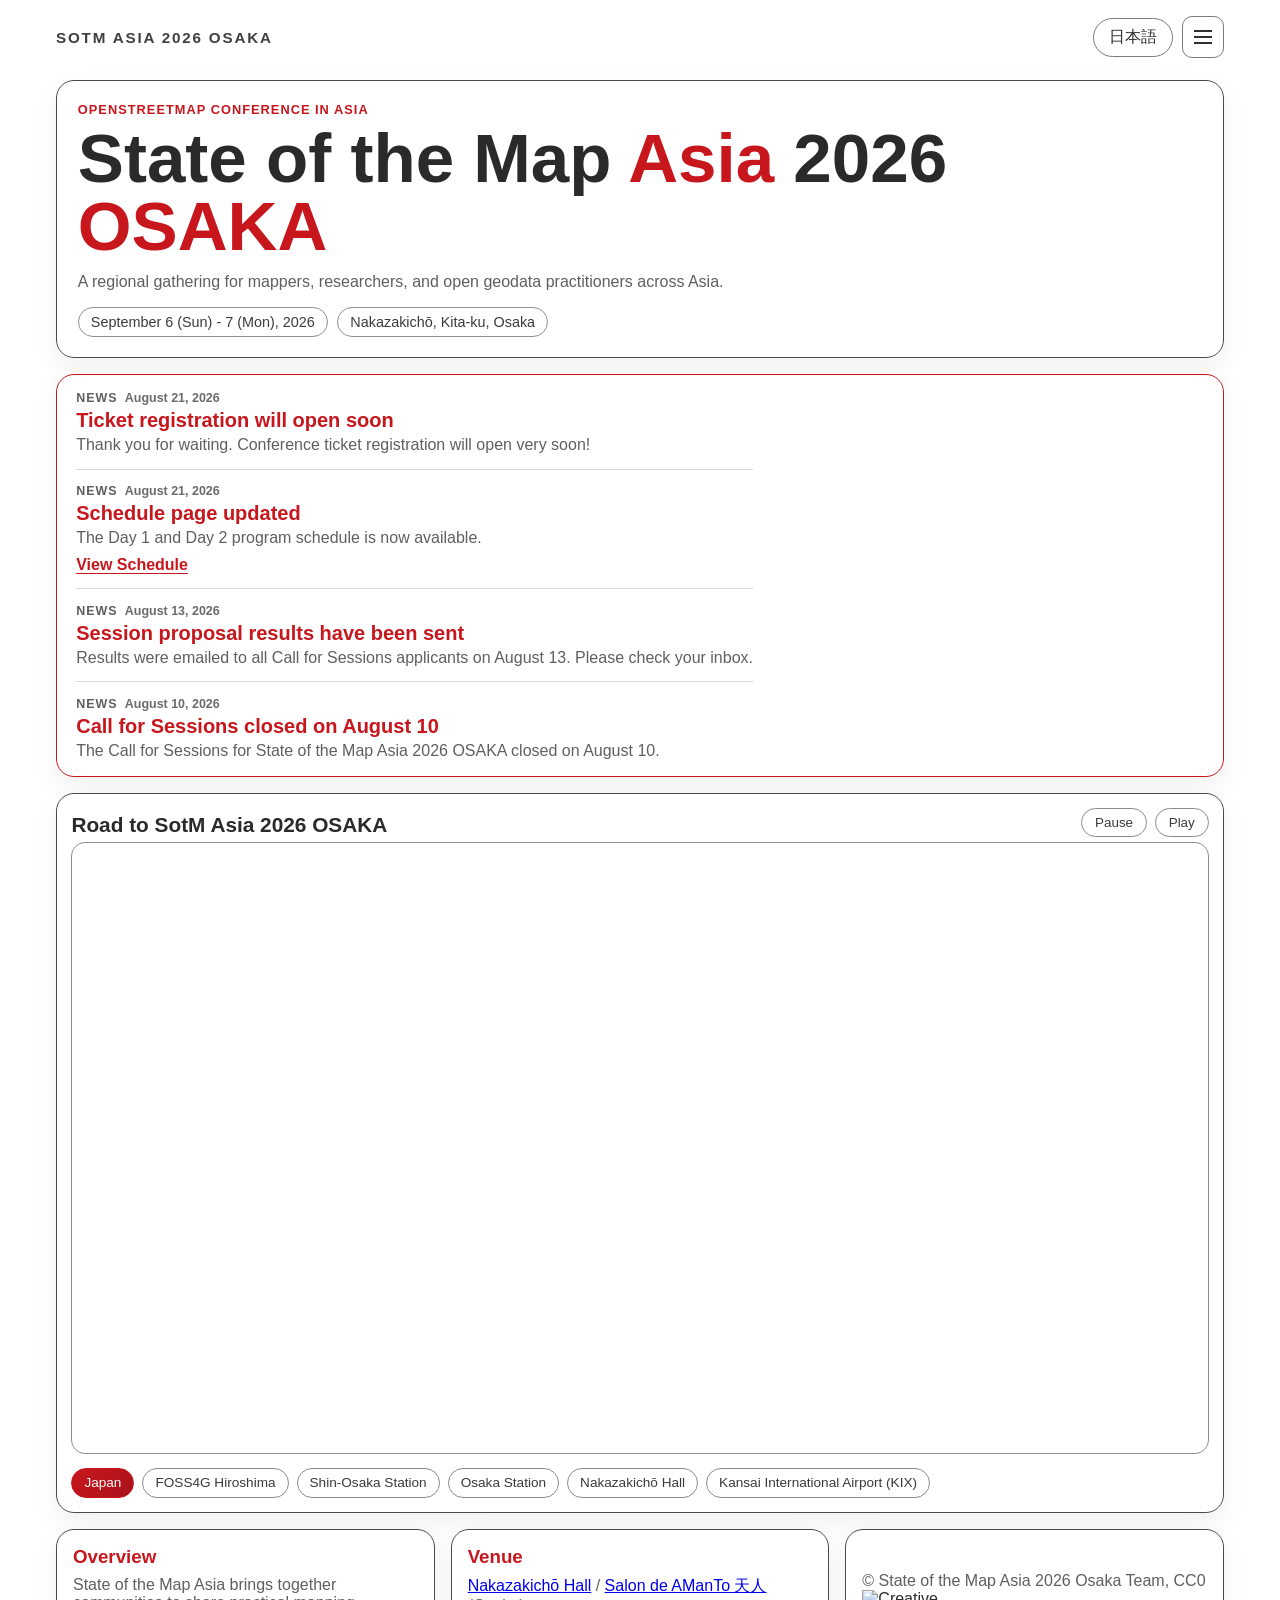
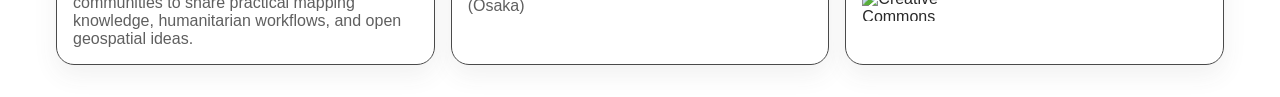
==== index.html @ 09a966f2 "Link site brand to home" ====
<!doctype html>
<html lang="en">
<head>
  <meta charset="utf-8" />
  <meta name="viewport" content="width=device-width, initial-scale=1" />
  <title>State of the Map Asia 2026 Osaka</title>
  <meta name="description" content="State of the Map Asia 2026 Osaka" />
  <meta property="og:title" content="State of the Map Asia 2026 Osaka" />
  <meta property="og:description" content="OpenStreetMap conference in Asia, planned in Osaka" />
  <meta property="og:type" content="website" />
  <meta property="og:image" content="assets/SotMAsia2026Osaka_Thumnail.jpg" />
  <link href="https://unpkg.com/maplibre-gl@5.6.2/dist/maplibre-gl.css" rel="stylesheet" />
  <link rel="stylesheet" href="styles.css" />
</head>
<body>
  <div class="bg-glow"></div>

  <header class="topbar">
    <a class="brand" href="index.html" aria-label="Go to home">SotM Asia 2026 Osaka</a>
    <div class="top-actions">
      <button id="lang-toggle" class="lang-toggle" type="button" aria-label="Switch language">日本語</button>
      <button id="menu-toggle" class="menu-toggle" type="button" aria-label="Open menu" aria-expanded="false" aria-controls="site-menu">
        <span></span><span></span><span></span>
      </button>
    </div>
  </header>

  <nav id="site-menu" class="site-menu" aria-hidden="true">
    <a href="index.html" class="active">HOME</a>
    <a href="about.html">About SotM Asia</a>
    <a href="news.html">News</a>
    <a href="venue.html">Venue</a>
    <a href="schedule.html">Schedule</a>
  </nav>

  <main class="layout">
    <section class="intro panel">
      <p class="eyebrow" data-i18n="eyebrow">OpenStreetMap Conference in Asia</p>
      <h1 data-i18n="hero_title">State of the Map Asia 2026 Osaka</h1>
      <p class="lead" data-i18n="hero_lead">A regional gathering for mappers, researchers, and open geodata practitioners across Asia.</p>
      <div class="meta-row">
        <span data-i18n="hero_date">September 6 (Sun) - 7 (Mon), 2026</span>
        <span data-i18n="hero_location">Nakazakichō, Kita-ku, Osaka</span>
      </div>
    </section>

    <section class="news-alert panel">
      <div class="news-list">
        <article class="news-item">
          <div class="news-meta">
            <p class="news-kicker" data-i18n="news_kicker_4">News</p>
            <time datetime="2026-08-21" data-i18n="news_date_4">August 21, 2026</time>
          </div>
          <h2 data-i18n="news_title_4">Ticket registration will open soon</h2>
          <p data-i18n="news_body_4">Thank you for waiting. Conference ticket registration will open very soon!</p>
        </article>
        <article class="news-item">
          <div class="news-meta">
            <p class="news-kicker" data-i18n="news_kicker_3">News</p>
            <time datetime="2026-08-21" data-i18n="news_date_3">August 21, 2026</time>
          </div>
          <h2 data-i18n="news_title_3">Schedule page updated</h2>
          <p data-i18n="news_body_3">The Day 1 and Day 2 program schedule is now available.</p>
          <a class="news-link" href="schedule.html" data-i18n="news_schedule_link">View Schedule</a>
        </article>
        <article class="news-item">
          <div class="news-meta">
            <p class="news-kicker" data-i18n="news_kicker_2">News</p>
            <time datetime="2026-08-13" data-i18n="news_date_2">August 13, 2026</time>
          </div>
          <h2 data-i18n="news_title_2">Session proposal results have been sent</h2>
          <p data-i18n="news_body_2">Results were emailed to all Call for Sessions applicants on August 13. Please check your inbox.</p>
        </article>
        <article class="news-item">
          <div class="news-meta">
            <p class="news-kicker" data-i18n="news_kicker">News</p>
            <time datetime="2026-08-10" data-i18n="news_date">August 10, 2026</time>
          </div>
          <h2 data-i18n="news_title">Call for Sessions closed on August 10</h2>
          <p data-i18n="news_body">The Call for Sessions for State of the Map Asia 2026 OSAKA closed on August 10.</p>
        </article>
      </div>
      <a class="news-cta is-hidden" href="https://forms.gle/gbJH8WEcN8nkHTJQ9" target="_blank" rel="noopener noreferrer" data-i18n="news_cta">View Form</a>
    </section>

    <section class="map-panel panel">
      <div class="map-head">
        <div class="map-head-row">
          <h2 data-i18n="map_title">3D Map Story</h2>
          <div class="story-controls">
            <button id="story-pause" class="story-btn" type="button">Pause</button>
            <button id="story-play" class="story-btn" type="button">Play</button>
          </div>
        </div>
      </div>
      <div id="map" aria-label="Map showing Osaka area and key points"></div>
      <div class="poi-bar" id="poi-bar" aria-live="polite"></div>
    </section>

    <section class="info-grid">
      <article class="panel">
        <h3 data-i18n="overview_title">Overview</h3>
        <p data-i18n="overview_body">State of the Map Asia brings together communities to share practical mapping knowledge, humanitarian workflows, and open geospatial ideas.</p>
      </article>
      <article class="panel">
        <h3 data-i18n="venue_title">Venue</h3>
        <p data-i18n="venue_body">Nakazakichō Hall / Salon de AManTo 天人 (Osaka)</p>
      </article>
      <article class="panel license-panel">
        <p class="license" data-i18n="footer_copy">© State of the Map Asia 2026 Osaka Team, CC0</p>
        <img class="cc0-mark" src="https://licensebuttons.net/p/zero/1.0/88x31.png" alt="Creative Commons CC0" width="88" height="31" loading="lazy" />
      </article>
    </section>
  </main>

  <script src="https://unpkg.com/maplibre-gl@5.6.2/dist/maplibre-gl.js"></script>
  <script>
    (function () {
      const dict = {
        en: {
          html_lang: 'en',
          toggle_label: '日本語',
          description: 'State of the Map Asia 2026 Osaka',
          og_description: 'OpenStreetMap conference in Asia, planned in Osaka',
          eyebrow: 'OpenStreetMap Conference in Asia',
          hero_title: 'State of the Map Asia 2026 OSAKA',
          hero_lead: 'A regional gathering for mappers, researchers, and open geodata practitioners across Asia.',
          hero_date: 'September 6 (Sun) - 7 (Mon), 2026',
          hero_location: 'Nakazakichō, Kita-ku, Osaka',
          map_title: 'Road to SotM Asia 2026 OSAKA',
          map_subtitle: 'See you soon at Nakazakichō, OSAKA!',
          pause_label: 'Pause',
          play_label: 'Play',
          news_kicker: 'News',
          news_date: 'August 10, 2026',
          news_title: 'Call for Sessions closed on August 10',
          news_body: 'The Call for Sessions for State of the Map Asia 2026 OSAKA closed on August 10.',
          news_kicker_2: 'News',
          news_date_2: 'August 13, 2026',
          news_title_2: 'Session proposal results have been sent',
          news_body_2: 'Results were emailed to all Call for Sessions applicants on August 13. Please check your inbox.',
          news_kicker_3: 'News',
          news_date_3: 'August 21, 2026',
          news_title_3: 'Schedule page updated',
          news_body_3: 'The Day 1 and Day 2 program schedule is now available.',
          news_schedule_link: 'View Schedule',
          news_kicker_4: 'News',
          news_date_4: 'August 21, 2026',
          news_title_4: 'Ticket registration will open soon',
          news_body_4: 'Thank you for waiting. Conference ticket registration will open very soon!',
          news_cta: 'View Form',
          overview_title: 'Overview',
          overview_body: 'State of the Map Asia brings together communities to share practical mapping knowledge, humanitarian workflows, and open geospatial ideas.',
          venue_title: 'Venue',
          venue_body: '<a href="https://omaps.app/_3gIz5dyPt/Nakazakich%C5%8D%20Hall" target="_blank" rel="noopener noreferrer">Nakazakichō Hall</a> / <a href="https://omaps.app/83gIz5fMDs/Salon_de_AmanTo" target="_blank" rel="noopener noreferrer">Salon de AManTo 天人</a> (Osaka)',
          footer_copy: '© State of the Map Asia 2026 Osaka Team, CC0',
          poi_asia: 'Asia',
          poi_japan: 'Japan',
          poi_hiroshima_pref: 'Hiroshima Prefecture',
          poi_icch: 'FOSS4G Hiroshima',
          poi_shinosaka: 'Shin-Osaka Station',
          poi_osaka: 'Osaka Station',
          poi_hall: 'Nakazakichō Hall',
          poi_pref: 'Osaka Prefecture',
          poi_kix: 'Kansai International Airport (KIX)'
        },
        ja: {
          html_lang: 'ja',
          toggle_label: 'English',
          description: 'State of the Map Asia 2026 Osaka',
          og_description: 'OpenStreetMap アジア会議 SotM Asia 2026 大阪',
          eyebrow: 'OpenStreetMap アジア会議',
          hero_title: 'State of the Map Asia 2026 OSAKA',
          hero_lead: 'アジア各地のマッパー、研究者、オープン地理データ実践者が集まる地域カンファレンスです。',
          hero_date: '2026年9月6日(日) - 9月7日(月)',
          hero_location: '大阪市北区 中崎町',
          map_title: 'SotM Asia 2026 OSAKA への道',
          map_subtitle: '中崎町で会いましょう！',
          pause_label: '一時停止',
          play_label: '再生',
          news_kicker: 'ニュース',
          news_date: '2026年8月10日',
          news_title: '発表募集 Call for Sessions は8月10日に締め切りました',
          news_body: 'State of the Map Asia 2026 OSAKA の Call for Sessions は8月10日に締め切りました。',
          news_kicker_2: 'ニュース',
          news_date_2: '2026年8月13日',
          news_title_2: 'Call for Sessions の結果を通知しました',
          news_body_2: 'Call for Sessions の応募者全員に結果を8月13日にメールで通知しました。申し込まれた方は確認してください。',
          news_kicker_3: 'ニュース',
          news_date_3: '2026年8月21日',
          news_title_3: 'スケジュールページを更新しました',
          news_body_3: 'Day1 / Day2 のプログラムスケジュールを公開しました。',
          news_schedule_link: 'スケジュールを見る',
          news_kicker_4: 'ニュース',
          news_date_4: '2026年8月21日',
          news_title_4: 'カンファレンスチケットの申込をまもなく開始します',
          news_body_4: '大変おまたせしましたが、もうすぐカンファレンスチケットの申し込みを開始します！',
          news_cta: '応募フォームを見る',
          overview_title: 'イベント概要',
          overview_body: 'State of the Map Asia は、実践的なマッピング知識、人道支援ワークフロー、オープン地理情報の活用を共有する場です。',
          venue_title: '会場',
          venue_body: '<a href="https://omaps.app/_3gIz5dyPt/Nakazakich%C5%8D%20Hall" target="_blank" rel="noopener noreferrer">Nakazakichō Hall</a> / <a href="https://omaps.app/83gIz5fMDs/Salon_de_AmanTo" target="_blank" rel="noopener noreferrer">Salon de AManTo 天人</a>（大阪）',
          footer_copy: '© State of the Map Asia 2026 Osaka Team, CC0',
          poi_asia: 'アジア',
          poi_japan: '日本',
          poi_hiroshima_pref: '広島県',
          poi_icch: 'FOSS4G Hiroshima',
          poi_shinosaka: '新大阪駅',
          poi_osaka: '大阪駅',
          poi_hall: '中崎町ホール',
          poi_pref: '大阪府全体',
          poi_kix: '関西国際空港(KIX)'
        }
      };

      const pois = [
        {
          id: 'poi_japan',
          center: [138.2, 37.0],
          zoom: 4.7,
          pitch: 20,
          bearing: -10,
          showPin: false
        },
        {
          id: 'poi_hiroshima_pref',
          center: [132.8, 34.6],
          zoom: 8.0,
          pitch: 26,
          bearing: 5,
          showPin: false,
          hideInUi: true
        },
        {
          id: 'poi_icch',
          center: [132.4526, 34.3920],
          zoom: 14.2,
          pitch: 60,
          bearing: 200
        },
        {
          id: 'poi_pref',
          center: [135.52, 34.68],
          zoom: 8.4,
          pitch: 30,
          bearing: 0,
          showPin: false,
          hideInUi: true
        },
        {
          id: 'poi_shinosaka',
          center: [135.5009, 34.7335],
          zoom: 15.8,
          pitch: 30,
          bearing: 165
        },
        {
          id: 'poi_osaka',
          center: [135.4983, 34.7025],
          zoom: 15.6,
          pitch: 40,
          bearing: 220
        },
        {
          id: 'poi_hall',
          center: [135.504760, 34.707587],
          zoom: 17.8,
          pitch: 20,
          bearing: 45
        },
        {
          id: 'poi_pref_final',
          center: [135.52, 34.68],
          zoom: 8.4,
          pitch: 30,
          bearing: 0,
          showPin: false,
          hideInUi: true
        },
        {
          id: 'poi_kix',
          center: [135.2441, 34.4347],
          zoom: 13.0,
          pitch: 85,
          bearing: 130
        }
      ];

      const metaDescription = document.querySelector('meta[name="description"]');
      const ogDescription = document.querySelector('meta[property="og:description"]');
      const toggle = document.getElementById('lang-toggle');
      const poiBar = document.getElementById('poi-bar');
      const pauseBtn = document.getElementById('story-pause');
      const playBtn = document.getElementById('story-play');

      let currentLang = localStorage.getItem('preferredLanguage') === 'ja' ? 'ja' : 'en';
      let currentPoiIndex = 0;
      let activePopup = null;
      let popupTimer = null;
      let isPaused = false;

      const poiMeta = {
        poi_icch: {
          image: 'assets/FOSS4G2026HIROSHIMA_logo.png',
          eventUrl: 'https://2026.foss4g.org',
          permalink: 'https://omaps.app/421Ss1_XBk/FOSS4G%202026%20Hiroshima',
          descriptionJa: 'SotM Asia は FOSS4G Hiroshima カンファレンス連携の公式コミュニティ・イベントです。広島から新幹線で約1.5時間で大阪に到着します。',
          descriptionEn: 'SotM Asia is an official community event in collaboration with the FOSS4G Hiroshima conference. You can reach Osaka from Hiroshima in about 1.5 hours by Shinkansen.'
        },
        poi_shinosaka: {
          image: 'assets/500px-Shin-Osaka-Station.jpg',
          eventUrl: 'https://en.wikipedia.org/wiki/Shin-%C5%8Csaka_Station',
          permalink: 'https://omaps.app/w3gI5bTHY3/Shin-%C5%8Csaka_Station',
          descriptionJa: '新大阪駅は大阪で唯一の新幹線の駅で、広島から来ると大阪の玄関口になります。JRや地下鉄にすぐ乗り換えでき、大阪駅まではJRで1駅とアクセス抜群です。関西各地へ向かう特急も発着する便利な拠点です。',
          descriptionEn: 'Shin-Osaka Station is the only Shinkansen station in Osaka and serves as the main gateway when arriving from Hiroshima. Transfers to JR lines and the subway are quick and easy, and Osaka Station is just one JR stop away. It is also a convenient hub with limited express services to destinations across Kansai.'
        },
        poi_osaka: {
          image: 'assets/500px-JR_Osaka_Station_20151226.jpeg',
          eventUrl: 'https://en.wikipedia.org/wiki/%C5%8Csaka_Station',
          permalink: 'https://omaps.app/s3gIzzI8Vm/%C5%8Csaka_Station',
          descriptionJa: 'JR大阪駅は、大阪最大の繁華街・梅田の中心にある、西日本最大のターミナル駅です。買い物や食事、観光の拠点としてとても便利です。また、阪急・阪神・地下鉄の各「梅田駅」とつながっており、中崎町へは阪急・大阪梅田駅側から線路北側沿いに歩くと、大阪の下町らしい雰囲気を楽しみながら約15分で到着します。',
          descriptionEn: 'JR Osaka Station is the largest terminal station in western Japan, located in the heart of Umeda, Osaka\'s biggest downtown district. It is highly convenient as a base for shopping, dining, and sightseeing. It also connects with Hankyu, Hanshin, and Osaka Metro Umeda stations; from the Hankyu Osaka-Umeda side, you can walk along the north side of the tracks to Nakazakicho in about 15 minutes while enjoying a classic downtown Osaka atmosphere.'
        },
        poi_hall: {
          image: 'assets/NakazkichoHall_Trimmed.jpeg',
          eventUrl: 'http://www.nakazakichohall.com',
          permalink: 'https://omaps.app/_3gIz5dyPt/Nakazakich%C5%8D%20Hall',
          descriptionJa: '中崎町ホールは、昔の済美（せいび）小学校跡地にある地域の多目的ホールです。地元の人たちが運営していて、コンサートや展示会、地域イベントなど、さまざまな催しが開かれる温かい雰囲気のスペースです。中崎町の落ち着いた街並みに溶け込んだ、地域に根ざしたコミュニティホールとして親しまれています。',
          descriptionEn: 'Nakazakicho Hall is a local multi-purpose hall on the former site of Seibi Elementary School. Managed by local residents, it has a warm and welcoming atmosphere where concerts, exhibitions, and community events are regularly held. Blending naturally into Nakazakicho\'s calm streetscape, it is widely loved as a community-rooted gathering place.'
        },
        poi_kix: {
          image: 'assets/500px-KIX_airport.jpg',
          eventUrl: 'https://en.wikipedia.org/wiki/Kansai_International_Airport',
          permalink: 'https://omaps.app/o3gCu0psR8/Kansai_International_Airport',
          descriptionJa: '関西国際空港は、大阪市の南西約40kmに位置する国際空港です。関西エリアの国際的な玄関口として、多くの海外・国内の旅行者に利用されています。日本を代表する国際空港の一つであり、大阪駅からは電車で約1時間でアクセスできます。',
          descriptionEn: 'Kansai International Airport is an international airport located about 40 km southwest of Osaka City. As the global gateway to the Kansai region, it serves many international and domestic travelers. It is one of Japan\'s major international airports and can be reached from Osaka Station in about one hour by train.'
        }
      };

      function getVisiblePoiIndexes() {
        const visible = [];
        pois.forEach(function (poi, idx) {
          if (!poi.hideInUi) visible.push(idx);
        });
        return visible;
      }

      function renderPoiBar() {
        const t = dict[currentLang];
        const visibleIndexes = getVisiblePoiIndexes();
        poiBar.innerHTML = visibleIndexes.map(function (idx) {
          const poi = pois[idx];
          const active = idx === currentPoiIndex ? 'active' : '';
          return '<button class="poi-chip ' + active + '" data-poi="' + idx + '">' + t[poi.id] + '</button>';
        }).join('');

        poiBar.querySelectorAll('.poi-chip').forEach(function (chip) {
          chip.addEventListener('click', function () {
            const idx = Number(chip.getAttribute('data-poi'));
            flyToPoi(idx);
            if (!isPaused) restartAutoPlay();
          });
        });
      }

      function applyLang(lang) {
        const t = dict[lang] || dict.en;
        document.documentElement.lang = t.html_lang;
        if (metaDescription) metaDescription.setAttribute('content', t.description);
        if (ogDescription) ogDescription.setAttribute('content', t.og_description);
        toggle.textContent = t.toggle_label;
        document.querySelectorAll('[data-i18n]').forEach(function (el) {
          const key = el.getAttribute('data-i18n');
          if (!t[key]) return;
          if (key === 'venue_body') {
            el.innerHTML = t[key];
          } else if (key === 'hero_title') {
            el.innerHTML = t[key]
              .replace('Asia', '<span class="hero-title-accent">Asia</span>')
              .replace('OSAKA', '<span class="hero-title-accent">OSAKA</span>');
          } else {
            el.textContent = t[key];
          }
        });
        pauseBtn.textContent = t.pause_label;
        playBtn.textContent = t.play_label;
        renderPoiBar();
        localStorage.setItem('preferredLanguage', lang);
      }

      applyLang(currentLang);

      toggle.addEventListener('click', function () {
        currentLang = currentLang === 'en' ? 'ja' : 'en';
        applyLang(currentLang);
      });

      const map = new maplibregl.Map({
        container: 'map',
        style: 'https://tiles.openfreemap.org/styles/liberty',
        center: pois[0].center,
        zoom: pois[0].zoom,
        pitch: pois[0].pitch,
        bearing: pois[0].bearing,
        bearingSnap: 0,
        antialias: true
      });

      map.addControl(new maplibregl.NavigationControl({ visualizePitch: true }), 'top-right');

      map.on('load', function () {
        map.addSource('mapterhorn-dem', {
          type: 'raster-dem',
          url: 'https://tiles.mapterhorn.com/tilejson.json'
        });

        map.setTerrain({ source: 'mapterhorn-dem', exaggeration: 1.25 });

        map.addLayer({
          id: 'sky',
          type: 'sky',
          paint: {
            'sky-type': 'atmosphere',
            'sky-atmosphere-sun': [0.0, 90.0],
            'sky-atmosphere-sun-intensity': 8
          }
        });

        const style = map.getStyle();
        const has3dBuildings = style.layers.some(function (layer) {
          return layer.type === 'fill-extrusion';
        });

        if (!has3dBuildings) {
          const vectorSourceId = Object.keys(style.sources).find(function (id) {
            return style.sources[id] && style.sources[id].type === 'vector';
          });

          if (vectorSourceId) {
            map.addLayer({
              id: '3d-buildings-fallback',
              source: vectorSourceId,
              'source-layer': 'building',
              type: 'fill-extrusion',
              minzoom: 14,
              paint: {
                'fill-extrusion-color': '#d7b97c',
                'fill-extrusion-height': ['coalesce', ['get', 'render_height'], ['get', 'height'], 8],
                'fill-extrusion-base': ['coalesce', ['get', 'render_min_height'], ['get', 'min_height'], 0],
                'fill-extrusion-opacity': 0.75
              }
            });
          }
        }

        pois.forEach(function (poi) {
          if (poi.showPin === false) return;
          if (poi.id === 'poi_hall') {
            new maplibregl.Marker({ color: '#e53935', scale: 1.5 }).setLngLat(poi.center).addTo(map);
            return;
          }
          new maplibregl.Marker({ color: '#4A4A4A' }).setLngLat(poi.center).addTo(map);
        });
      });

      function flyToPoi(idx) {
        if (!map || !map.isStyleLoaded()) return;
        if (activePopup) {
          activePopup.remove();
          activePopup = null;
        }
        if (popupTimer) {
          clearTimeout(popupTimer);
          popupTimer = null;
        }
        currentPoiIndex = idx % pois.length;
        const poi = pois[currentPoiIndex];
        const t = dict[currentLang] || dict.en;
        map.stop();
        map.easeTo({
          center: poi.center,
          zoom: poi.zoom,
          pitch: poi.pitch,
          bearing: poi.bearing,
          duration: FLY_DURATION_MS,
          easing: function (t) { return t * (2 - t); },
          essential: true
        });

        map.once('moveend', function () {
          const meta = poiMeta[poi.id];
          if (!meta || poi.showPin === false) return;
          const html =
            '<div class="poi-popup">' +
              '<h4>' + (t[poi.id] || poi.id) + '</h4>' +
              '<img src="' + meta.image + '" alt="' + (t[poi.id] || poi.id) + '" loading="lazy" />' +
              '<p class="popup-desc">' + (currentLang === 'ja' ? (meta.descriptionJa || meta.description) : (meta.descriptionEn || meta.description)) + '</p>' +
              '<p><a href="' + meta.eventUrl + '" target="_blank" rel="noopener noreferrer">Related Info.</a></p>' +
              '<p><a href="' + meta.permalink + '" target="_blank" rel="noopener noreferrer">Map Permalink</a></p>' +
            '</div>';

          activePopup = new maplibregl.Popup({ offset: 20, closeButton: false, closeOnClick: false })
            .setLngLat(poi.center)
            .setHTML(html)
            .addTo(map);

          popupTimer = setTimeout(function () {
            if (activePopup) {
              activePopup.remove();
              activePopup = null;
            }
          }, HOLD_DURATION_MS);
        });
        renderPoiBar();
      }

      const FLY_DURATION_MS = 10000;
      const HOLD_DURATION_MS = 5000;
      let timer = null;

      function scheduleNextScene() {
        if (isPaused) return;
        if (timer) clearTimeout(timer);
        timer = setTimeout(function () {
          flyToPoi((currentPoiIndex + 1) % pois.length);
          scheduleNextScene();
        }, FLY_DURATION_MS + HOLD_DURATION_MS);
      }

      function restartAutoPlay() {
        scheduleNextScene();
      }

      function updateStoryButtons() {
        if (isPaused) {
          pauseBtn.classList.add('active');
          playBtn.classList.remove('active');
        } else {
          playBtn.classList.add('active');
          pauseBtn.classList.remove('active');
        }
      }

      pauseBtn.addEventListener('click', function () {
        isPaused = true;
        if (timer) {
          clearTimeout(timer);
          timer = null;
        }
        if (popupTimer) {
          clearTimeout(popupTimer);
          popupTimer = null;
        }
        updateStoryButtons();
      });

      playBtn.addEventListener('click', function () {
        if (!isPaused) return;
        isPaused = false;
        if (activePopup) {
          activePopup.remove();
          activePopup = null;
        }
        if (popupTimer) {
          clearTimeout(popupTimer);
          popupTimer = null;
        }
        restartAutoPlay();
        updateStoryButtons();
      });

      map.on('load', function () {
        flyToPoi(0);
        restartAutoPlay();
        updateStoryButtons();
      });

      const menuToggle = document.getElementById('menu-toggle');
      const siteMenu = document.getElementById('site-menu');
      menuToggle.addEventListener('click', function () {
        const open = siteMenu.classList.toggle('open');
        menuToggle.setAttribute('aria-expanded', open ? 'true' : 'false');
        siteMenu.setAttribute('aria-hidden', open ? 'false' : 'true');
      });
    })();
  </script>
</body>
</html>
---- styles.css ----
:root {
  --bg: #f8f9fa;
  --bg-soft: #eceef0;
  --line: #4a4a4a;
  --text: #2a2a2a;
  --muted: #5f5f5f;
  --accent: #c8161d;
  --accent-2: #ffd700;
  --panel: rgba(255, 255, 255, 0.92);
}

* {
  box-sizing: border-box;
}

body {
  margin: 0;
  color: var(--text);
  font-family: "Avenir Next", "Segoe UI", "Hiragino Kaku Gothic ProN", "Yu Gothic", sans-serif;
  background: #ffffff;
  min-height: 100vh;
}

.bg-glow {
  position: fixed;
  inset: 0;
  pointer-events: none;
  background: transparent;
  z-index: 0;
}

.topbar,
.layout {
  position: relative;
  z-index: 1;
}

.topbar {
  max-width: 1200px;
  margin: 0 auto;
  padding: 1rem;
  display: flex;
  justify-content: space-between;
  align-items: center;
}

.top-actions {
  display: flex;
  align-items: center;
  gap: 0.55rem;
}

.menu-toggle {
  width: 42px;
  height: 42px;
  border: 1px solid #7a7a7a;
  border-radius: 10px;
  background: #ffffff;
  display: grid;
  place-content: center;
  gap: 4px;
  cursor: pointer;
}

.menu-toggle span {
  width: 18px;
  height: 2px;
  background: #2f2f2f;
  display: block;
}

.site-menu {
  position: fixed;
  top: 62px;
  right: 1rem;
  z-index: 20;
  width: 240px;
  border: 1px solid #8a8a8a;
  border-radius: 12px;
  background: #ffffff;
  box-shadow: 0 12px 28px rgba(40, 40, 40, 0.16);
  padding: 0.55rem;
  display: none;
}

.site-menu.open {
  display: block;
}

.site-menu a {
  display: block;
  text-decoration: none;
  color: #2f2f2f;
  padding: 0.55rem 0.6rem;
  border-radius: 8px;
  font-size: 0.94rem;
}

.site-menu a:hover {
  background: #f3f3f3;
}

.site-menu a.active {
  background: #c8161d;
  color: #fff;
}

.brand {
  font-size: 0.95rem;
  letter-spacing: 0.12em;
  text-transform: uppercase;
  font-weight: 700;
  color: #3f3f3f;
  text-decoration: none;
  cursor: pointer;
}

.brand:focus-visible {
  outline: 2px solid var(--accent);
  outline-offset: 4px;
}

.lang-toggle {
  border: 1px solid #7a7a7a;
  background: #ffffff;
  color: #2f2f2f;
  border-radius: 999px;
  padding: 0.5rem 0.95rem;
  font: inherit;
  cursor: pointer;
}

.layout {
  max-width: 1200px;
  margin: 0 auto;
  padding: 0.4rem 1rem 2rem;
  display: grid;
  gap: 1rem;
}

.panel {
  border: 1px solid var(--line);
  background: var(--panel);
  border-radius: 18px;
  backdrop-filter: blur(4px);
  box-shadow: 0 10px 24px rgba(74, 74, 74, 0.08);
}

.intro {
  padding: 1.3rem;
}

.eyebrow {
  margin: 0;
  color: var(--accent);
  text-transform: uppercase;
  letter-spacing: 0.08em;
  font-size: 0.8rem;
  font-weight: 700;
}

.hero-title-accent {
  color: var(--accent);
}

h1 {
  margin: 0.5rem 0 0.8rem;
  font-size: clamp(2rem, 5.4vw, 4.5rem);
  line-height: 0.98;
}

.lead {
  margin: 0;
  color: var(--muted);
  max-width: 860px;
}

.meta-row {
  margin-top: 1rem;
  display: flex;
  flex-wrap: wrap;
  gap: 0.6rem;
}

.meta-row span {
  border: 1px solid #8f8f8f;
  border-radius: 999px;
  padding: 0.35rem 0.75rem;
  font-size: 0.9rem;
  color: #3b3b3b;
}

.news-alert {
  display: flex;
  align-items: center;
  justify-content: space-between;
  gap: 1rem;
  padding: 1rem 1.2rem;
  border-color: var(--accent);
}

.news-list {
  display: grid;
  gap: 0.9rem;
}

.news-item + .news-item {
  border-top: 1px solid #d8d8d8;
  padding-top: 0.9rem;
}

.news-meta {
  align-items: baseline;
  display: flex;
  flex-wrap: wrap;
  gap: 0.45rem;
  margin-bottom: 0.25rem;
}

.news-kicker {
  margin: 0;
  color: var(--accent);
  font-size: 0.78rem;
  font-weight: 700;
  letter-spacing: 0.08em;
  text-transform: uppercase;
}

.news-meta time {
  color: #6b6b6b;
  font-size: 0.78rem;
  font-weight: 700;
}

.news-alert h2 {
  margin: 0 0 0.25rem;
  color: var(--accent);
  font-size: 1.25rem;
}

.news-alert p {
  margin: 0;
  color: var(--muted);
}

.news-cta {
  flex: 0 0 auto;
  border-radius: 999px;
  background: var(--accent);
  color: #ffffff;
  font-weight: 700;
  padding: 0.62rem 1rem;
  text-decoration: none;
}

.news-cta:hover {
  background: #a91219;
}

.news-link {
  display: inline-block;
  margin-top: 0.55rem;
  color: var(--accent);
  font-weight: 800;
  text-decoration: underline;
  text-underline-offset: 0.18em;
}

.news-link:hover {
  color: #a91219;
}

.is-hidden {
  display: none !important;
}

.map-panel {
  padding: 0.9rem;
}

.map-head h2 {
  margin: 0;
  font-size: 1.3rem;
}

.map-head-row {
  display: flex;
  align-items: center;
  justify-content: space-between;
  gap: 0.8rem;
}

.map-head p {
  margin: 0.25rem 0 0.65rem;
  color: var(--muted);
  font-size: 0.92rem;
}

.story-controls {
  display: flex;
  gap: 0.5rem;
  margin-bottom: 5px;
  margin-left: auto;
}

.story-btn {
  border: 1px solid #8a8a8a;
  background: #ffffff;
  color: #3a3a3a;
  border-radius: 999px;
  padding: 0.38rem 0.8rem;
  font-size: 0.84rem;
  cursor: pointer;
}

.story-btn:hover {
  background: #f2f2f2;
}

.story-btn.active {
  background: linear-gradient(135deg, #c8161d, #a91219);
  border-color: #c8161d;
  color: #ffffff;
  box-shadow: 0 0 0 2px rgba(200, 22, 29, 0.2);
}

@media (max-width: 720px) {
  .map-head-row {
    flex-wrap: wrap;
  }

  .story-controls {
    width: 100%;
    justify-content: flex-end;
  }
}

#map {
  width: 100%;
  height: min(68vh, 640px);
  border-radius: 14px;
  border: 1px solid #8d8d8d;
}

.poi-bar {
  display: flex;
  flex-wrap: wrap;
  gap: 0.5rem;
  margin-top: 0.85rem;
}

.poi-chip {
  border: 1px solid #8a8a8a;
  background: #ffffff;
  color: #3a3a3a;
  border-radius: 999px;
  padding: 0.4rem 0.75rem;
  font-size: 0.85rem;
  cursor: pointer;
}

.poi-chip.active {
  background: linear-gradient(135deg, #c8161d, #a91219);
  border-color: #c8161d;
  color: #fff;
}

.maplibregl-popup {
  max-width: 420px !important;
}

.maplibregl-popup-content {
  width: min(420px, 78vw);
  padding: 12px;
}

.poi-popup h4 {
  margin: 0 0 0.45rem;
  font-size: 0.95rem;
  color: #111;
}

.poi-popup img {
  width: 220px;
  max-width: 100%;
  height: auto;
  border-radius: 8px;
  display: block;
  margin-bottom: 0.45rem;
}

.poi-popup p {
  margin: 0.3rem 0;
  color: #111;
}

.poi-popup a {
  color: #111;
  text-decoration: underline;
}

.poi-popup .popup-desc {
  font-size: 0.88rem;
  line-height: 1.55;
  word-break: break-word;
}

.info-grid {
  display: grid;
  grid-template-columns: repeat(3, minmax(0, 1fr));
  gap: 1rem;
}

.info-grid .panel {
  padding: 1rem;
}

h3 {
  margin: 0 0 0.5rem;
  color: var(--accent);
}

.info-grid p {
  margin: 0;
  color: var(--muted);
}

.history-section {
  overflow: hidden;
}

.history-image {
  display: block;
  width: 100%;
  height: auto;
  border: 1px solid #d0d0d0;
  border-radius: 8px;
  margin-top: 0.75rem;
}

.schedule-source {
  padding: 1rem 1.2rem;
}

.schedule-source p {
  margin: 0;
  color: var(--muted);
}

.source-links {
  display: flex;
  flex-wrap: wrap;
  gap: 0.55rem;
  margin-top: 0.8rem;
}

.source-links a {
  border: 1px solid #8a8a8a;
  border-radius: 999px;
  color: #3a3a3a;
  font-weight: 700;
  padding: 0.42rem 0.72rem;
  text-decoration: none;
}

.source-links a:hover {
  border-color: var(--accent);
  color: var(--accent);
}

.schedule-days {
  display: grid;
  grid-template-columns: repeat(2, minmax(0, 1fr));
  gap: 1rem;
}

.schedule-day {
  padding: 1rem;
}

.schedule-day-head {
  border-bottom: 1px solid #d0d0d0;
  margin-bottom: 0.9rem;
  padding-bottom: 0.7rem;
}

.schedule-day-head h2 {
  color: var(--accent);
  font-size: 1.45rem;
  margin: 0.25rem 0 0;
}

.timeline {
  display: grid;
  gap: 0.7rem;
}

.schedule-slot {
  display: grid;
  grid-template-columns: 7.5rem minmax(0, 1fr);
  gap: 0.85rem;
  border-left: 4px solid #d0d0d0;
  border-radius: 8px;
  background: #ffffff;
  padding: 0.75rem 0.8rem;
}

.schedule-slot.featured {
  border-left-color: var(--accent);
  background: #fff8f8;
}

.schedule-slot.parallel {
  border-left-color: #4a4a4a;
}

.schedule-slot.break {
  border-left-color: #ffd700;
  background: #fffdf0;
}

.schedule-slot.social {
  border-left-color: #c8161d;
  background: #fff8f8;
}

.schedule-slot time {
  color: #222222;
  font-weight: 800;
  line-height: 1.3;
}

.slot-body h3 {
  color: #2a2a2a;
  font-size: 1rem;
  margin: 0.25rem 0;
}

.slot-badge {
  display: inline-block;
  border-radius: 999px;
  background: var(--accent);
  color: #ffffff;
  font-size: 0.72rem;
  font-weight: 800;
  padding: 0.22rem 0.52rem;
}

.slot-venue,
.slot-note {
  color: var(--muted);
  margin: 0.15rem 0;
}

.tour-list {
  color: #3d3d3d;
  margin: 0.55rem 0 0;
  padding-left: 1.1rem;
}

.tour-list li + li {
  margin-top: 0.2rem;
}

.license-panel {
  display: flex;
  flex-direction: column;
  justify-content: center;
}

.license {
  color: #3d3d3d;
  margin-bottom: 0.45rem;
}

.cc0-mark {
  width: 88px;
  height: 31px;
}

@media (max-width: 980px) {
  .news-alert {
    align-items: flex-start;
    flex-direction: column;
  }

  .info-grid {
    grid-template-columns: 1fr;
  }

  .schedule-days {
    grid-template-columns: 1fr;
  }

  #map {
    height: 56vh;
  }
}

@media (max-width: 640px) {
  .schedule-slot {
    grid-template-columns: 1fr;
    gap: 0.35rem;
  }
}
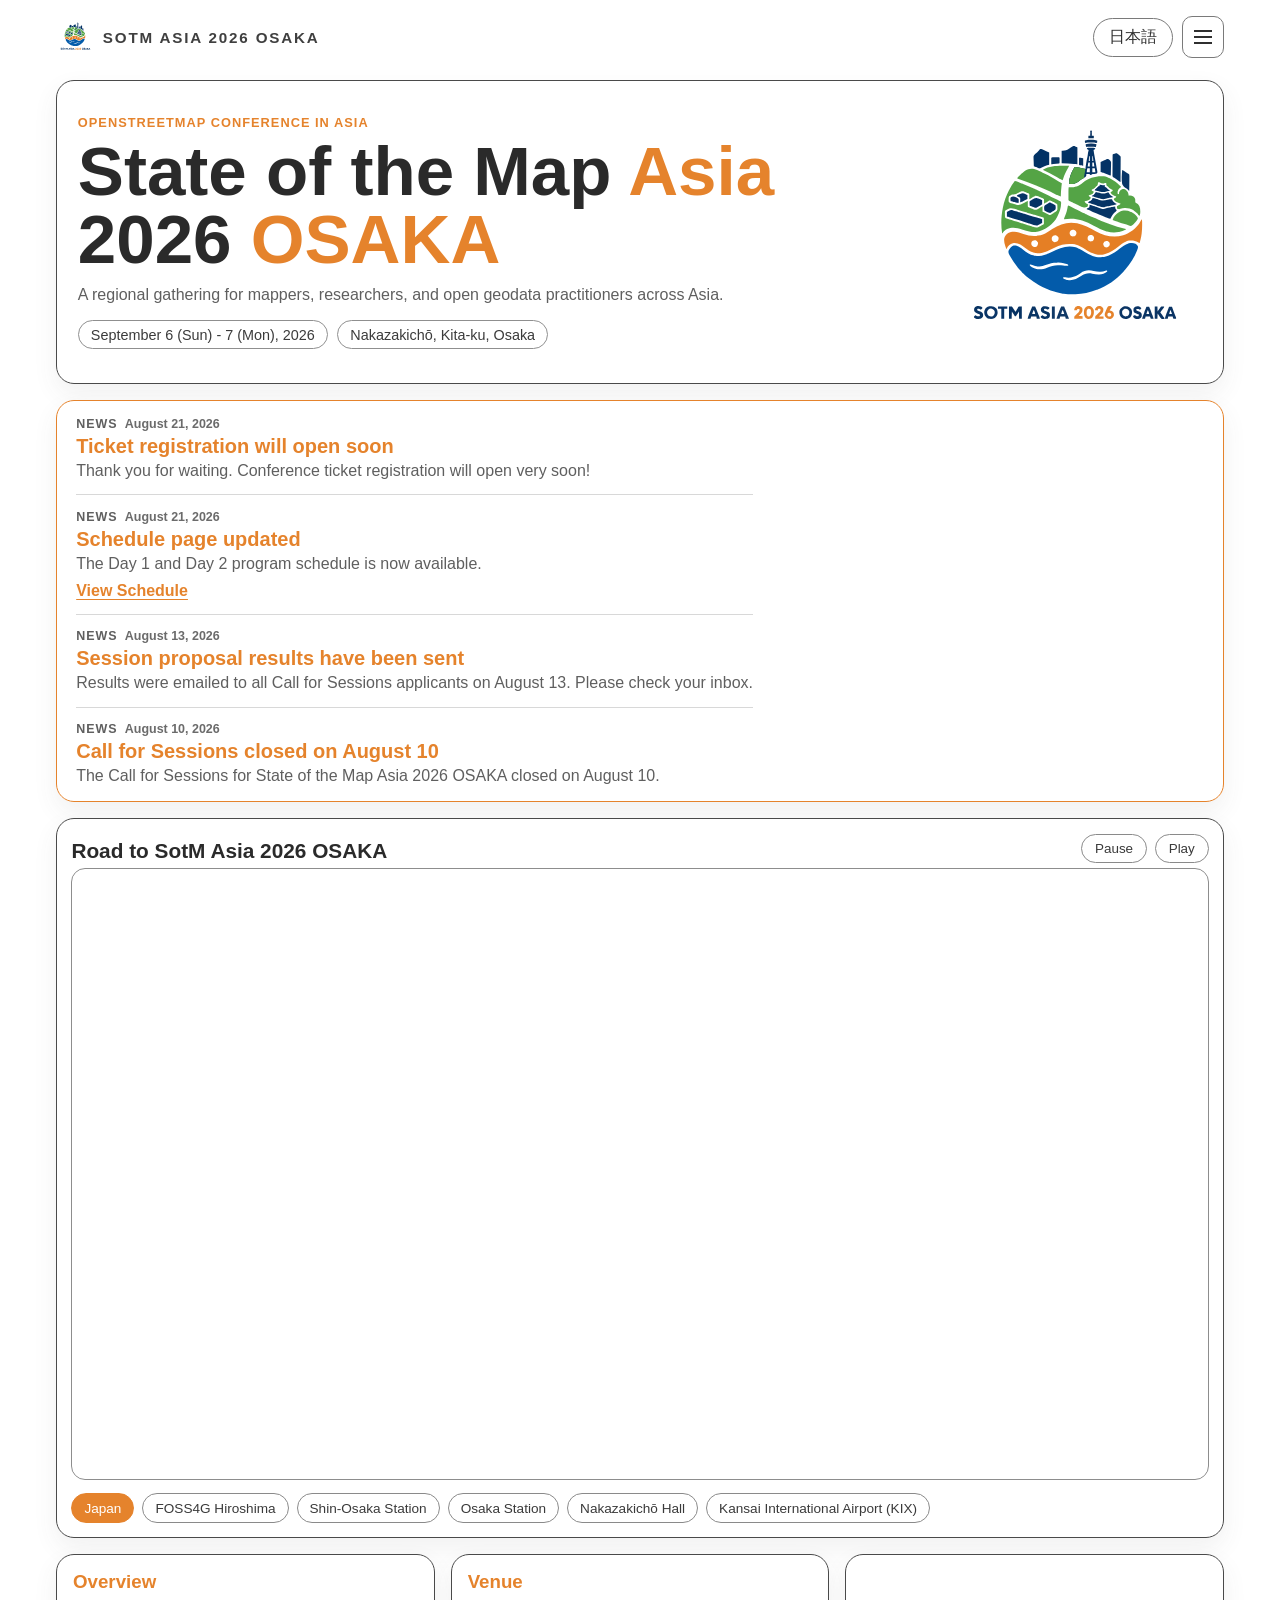
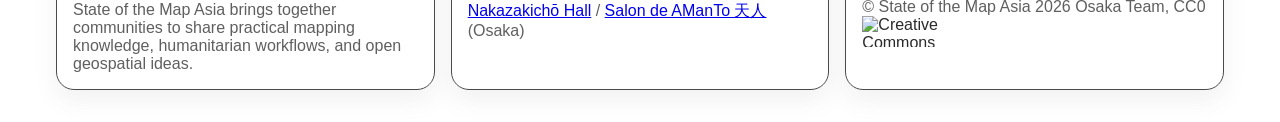
==== commit 57034432: "Apply official logo and orange theme" ====
--- a/index.html
+++ b/index.html
@@ -10,13 +10,14 @@
   <meta property="og:type" content="website" />
   <meta property="og:image" content="assets/SotMAsia2026Osaka_Thumnail.jpg" />
   <link href="https://unpkg.com/maplibre-gl@5.6.2/dist/maplibre-gl.css" rel="stylesheet" />
+  <link rel="icon" type="image/svg+xml" href="assets/SotMAsia2026Osaka_TakoyakiLogo.svg" />
   <link rel="stylesheet" href="styles.css" />
 </head>
 <body>
   <div class="bg-glow"></div>
 
   <header class="topbar">
-    <a class="brand" href="index.html" aria-label="Go to home">SotM Asia 2026 Osaka</a>
+    <a class="brand" href="index.html" aria-label="Go to home"><img class="brand-mark" src="assets/SotMAsia2026Osaka_TakoyakiLogo.svg" alt="" /> <span>SotM Asia 2026 Osaka</span></a>
     <div class="top-actions">
       <button id="lang-toggle" class="lang-toggle" type="button" aria-label="Switch language">日本語</button>
       <button id="menu-toggle" class="menu-toggle" type="button" aria-label="Open menu" aria-expanded="false" aria-controls="site-menu">
@@ -26,21 +27,27 @@
   </header>
 
   <nav id="site-menu" class="site-menu" aria-hidden="true">
-    <a href="index.html" class="active">HOME</a>
-    <a href="about.html">About SotM Asia</a>
-    <a href="news.html">News</a>
-    <a href="venue.html">Venue</a>
-    <a href="schedule.html">Schedule</a>
+    <a href="index.html" class="active" data-i18n="menu_home">HOME</a>
+    <a href="about.html" data-i18n="menu_about">About SotM Asia</a>
+    <a href="news.html" data-i18n="menu_news">News</a>
+    <a href="venue.html" data-i18n="menu_venue">Venue</a>
+    <a href="schedule.html" data-i18n="menu_schedule">Schedule</a>
+    <a href="coc.html" data-i18n="menu_coc">Code of Conduct</a>
   </nav>
 
   <main class="layout">
     <section class="intro panel">
-      <p class="eyebrow" data-i18n="eyebrow">OpenStreetMap Conference in Asia</p>
-      <h1 data-i18n="hero_title">State of the Map Asia 2026 Osaka</h1>
-      <p class="lead" data-i18n="hero_lead">A regional gathering for mappers, researchers, and open geodata practitioners across Asia.</p>
-      <div class="meta-row">
-        <span data-i18n="hero_date">September 6 (Sun) - 7 (Mon), 2026</span>
-        <span data-i18n="hero_location">Nakazakichō, Kita-ku, Osaka</span>
+      <div class="hero-lockup">
+        <div class="hero-copy">
+          <p class="eyebrow" data-i18n="eyebrow">OpenStreetMap Conference in Asia</p>
+          <h1 data-i18n="hero_title">State of the Map Asia 2026 Osaka</h1>
+          <p class="lead" data-i18n="hero_lead">A regional gathering for mappers, researchers, and open geodata practitioners across Asia.</p>
+          <div class="meta-row">
+            <span data-i18n="hero_date">September 6 (Sun) - 7 (Mon), 2026</span>
+            <span data-i18n="hero_location">Nakazakichō, Kita-ku, Osaka</span>
+          </div>
+        </div>
+        <img class="hero-logo" src="assets/SotMAsia2026Osaka_TakoyakiLogo.svg" alt="State of the Map Asia 2026 OSAKA official logo" />
       </div>
     </section>
 
@@ -122,6 +129,12 @@
           toggle_label: '日本語',
           description: 'State of the Map Asia 2026 Osaka',
           og_description: 'OpenStreetMap conference in Asia, planned in Osaka',
+          menu_home: 'HOME',
+          menu_about: 'About SotM Asia',
+          menu_news: 'News',
+          menu_venue: 'Venue',
+          menu_schedule: 'Schedule',
+          menu_coc: 'Code of Conduct',
           eyebrow: 'OpenStreetMap Conference in Asia',
           hero_title: 'State of the Map Asia 2026 OSAKA',
           hero_lead: 'A regional gathering for mappers, researchers, and open geodata practitioners across Asia.',
@@ -169,6 +182,12 @@
           toggle_label: 'English',
           description: 'State of the Map Asia 2026 Osaka',
           og_description: 'OpenStreetMap アジア会議 SotM Asia 2026 大阪',
+          menu_home: 'HOME',
+          menu_about: 'SotM Asia について',
+          menu_news: 'ニュース',
+          menu_venue: '会場',
+          menu_schedule: 'スケジュール',
+          menu_coc: '行動規範',
           eyebrow: 'OpenStreetMap アジア会議',
           hero_title: 'State of the Map Asia 2026 OSAKA',
           hero_lead: 'アジア各地のマッパー、研究者、オープン地理データ実践者が集まる地域カンファレンスです。',
--- a/styles.css
+++ b/styles.css
@@ -4,7 +4,7 @@
   --line: #4a4a4a;
   --text: #2a2a2a;
   --muted: #5f5f5f;
-  --accent: #c8161d;
+  --accent: #E5832C;
   --accent-2: #ffd700;
   --panel: rgba(255, 255, 255, 0.92);
 }
@@ -101,11 +101,14 @@
 }
 
 .site-menu a.active {
-  background: #c8161d;
+  background: #E5832C;
   color: #fff;
 }
 
 .brand {
+  align-items: center;
+  display: inline-flex;
+  gap: 0.55rem;
   font-size: 0.95rem;
   letter-spacing: 0.12em;
   text-transform: uppercase;
@@ -113,6 +116,11 @@
   color: #3f3f3f;
   text-decoration: none;
   cursor: pointer;
+}
+
+.brand-mark {
+  width: 38px;
+  height: 38px;
 }
 
 .brand:focus-visible {
@@ -163,6 +171,23 @@
   color: var(--accent);
 }
 
+.hero-lockup {
+  align-items: center;
+  display: grid;
+  gap: 1.4rem;
+  grid-template-columns: minmax(0, 1fr) minmax(170px, 260px);
+}
+
+.hero-copy {
+  min-width: 0;
+}
+
+.hero-logo {
+  width: 100%;
+  max-width: 260px;
+  justify-self: end;
+}
+
 h1 {
   margin: 0.5rem 0 0.8rem;
   font-size: clamp(2rem, 5.4vw, 4.5rem);
@@ -254,7 +279,7 @@
 }
 
 .news-cta:hover {
-  background: #a91219;
+  background: #E5832C;
 }
 
 .news-link {
@@ -267,7 +292,7 @@
 }
 
 .news-link:hover {
-  color: #a91219;
+  color: #E5832C;
 }
 
 .is-hidden {
@@ -318,13 +343,22 @@
 }
 
 .story-btn.active {
-  background: linear-gradient(135deg, #c8161d, #a91219);
-  border-color: #c8161d;
+  background: linear-gradient(135deg, #E5832C, #E5832C);
+  border-color: #E5832C;
   color: #ffffff;
-  box-shadow: 0 0 0 2px rgba(200, 22, 29, 0.2);
+  box-shadow: 0 0 0 2px rgba(229, 131, 44, 0.2);
 }
 
 @media (max-width: 720px) {
+  .hero-lockup {
+    grid-template-columns: 1fr;
+  }
+
+  .hero-logo {
+    justify-self: start;
+    max-width: 180px;
+  }
+
   .map-head-row {
     flex-wrap: wrap;
   }
@@ -360,8 +394,8 @@
 }
 
 .poi-chip.active {
-  background: linear-gradient(135deg, #c8161d, #a91219);
-  border-color: #c8161d;
+  background: linear-gradient(135deg, #E5832C, #E5832C);
+  border-color: #E5832C;
   color: #fff;
 }
 
@@ -438,6 +472,100 @@
   margin-top: 0.75rem;
 }
 
+.coc-hero {
+  background:
+    linear-gradient(135deg, rgba(229, 131, 44, 0.08), rgba(255, 255, 255, 0) 58%),
+    #ffffff;
+}
+
+.coc-panel {
+  display: grid;
+  grid-template-columns: minmax(220px, 0.8fr) minmax(0, 1.8fr);
+  gap: 1.25rem;
+  padding: 1.2rem;
+}
+
+.coc-aside {
+  border: 1px solid rgba(229, 131, 44, 0.25);
+  border-radius: 14px;
+  background: #fff7ef;
+  padding: 1rem;
+  align-self: start;
+  position: sticky;
+  top: 1rem;
+}
+
+.coc-label {
+  margin: 0 0 0.45rem;
+  color: var(--accent);
+  font-size: 0.78rem;
+  font-weight: 800;
+  letter-spacing: 0.08em;
+  text-transform: uppercase;
+}
+
+.coc-aside h2 {
+  margin: 0 0 0.75rem;
+  color: var(--accent);
+  font-size: clamp(1.35rem, 2.4vw, 2.2rem);
+  line-height: 1.08;
+}
+
+.coc-aside p:last-child {
+  margin: 0;
+  color: var(--muted);
+}
+
+.coc-copy {
+  display: grid;
+  gap: 0.95rem;
+}
+
+.coc-copy p {
+  margin: 0;
+  color: #303030;
+  font-size: 1rem;
+  line-height: 1.75;
+}
+
+.coc-copy p:first-child {
+  border-left: 4px solid var(--accent);
+  padding-left: 0.9rem;
+  font-weight: 700;
+}
+
+.coc-links {
+  border-top: 1px solid #d8d8d8;
+  display: flex;
+  flex-wrap: wrap;
+  gap: 0.6rem;
+  margin-top: 0.25rem;
+  padding-top: 1rem;
+}
+
+.coc-links p {
+  flex: 1 0 100%;
+  color: var(--accent);
+  font-size: 0.85rem;
+  font-weight: 800;
+  line-height: 1.2;
+  text-transform: uppercase;
+}
+
+.coc-links a {
+  border: 1px solid #8a8a8a;
+  border-radius: 999px;
+  color: #3a3a3a;
+  font-weight: 800;
+  padding: 0.42rem 0.72rem;
+  text-decoration: none;
+}
+
+.coc-links a:hover {
+  border-color: var(--accent);
+  color: var(--accent);
+}
+
 .schedule-source {
   padding: 1rem 1.2rem;
 }
@@ -507,7 +635,7 @@
 
 .schedule-slot.featured {
   border-left-color: var(--accent);
-  background: #fff8f8;
+  background: #fff7ef;
 }
 
 .schedule-slot.parallel {
@@ -520,8 +648,8 @@
 }
 
 .schedule-slot.social {
-  border-left-color: #c8161d;
-  background: #fff8f8;
+  border-left-color: #E5832C;
+  background: #fff7ef;
 }
 
 .schedule-slot time {
@@ -588,6 +716,14 @@
     grid-template-columns: 1fr;
   }
 
+  .coc-panel {
+    grid-template-columns: 1fr;
+  }
+
+  .coc-aside {
+    position: static;
+  }
+
   .schedule-days {
     grid-template-columns: 1fr;
   }
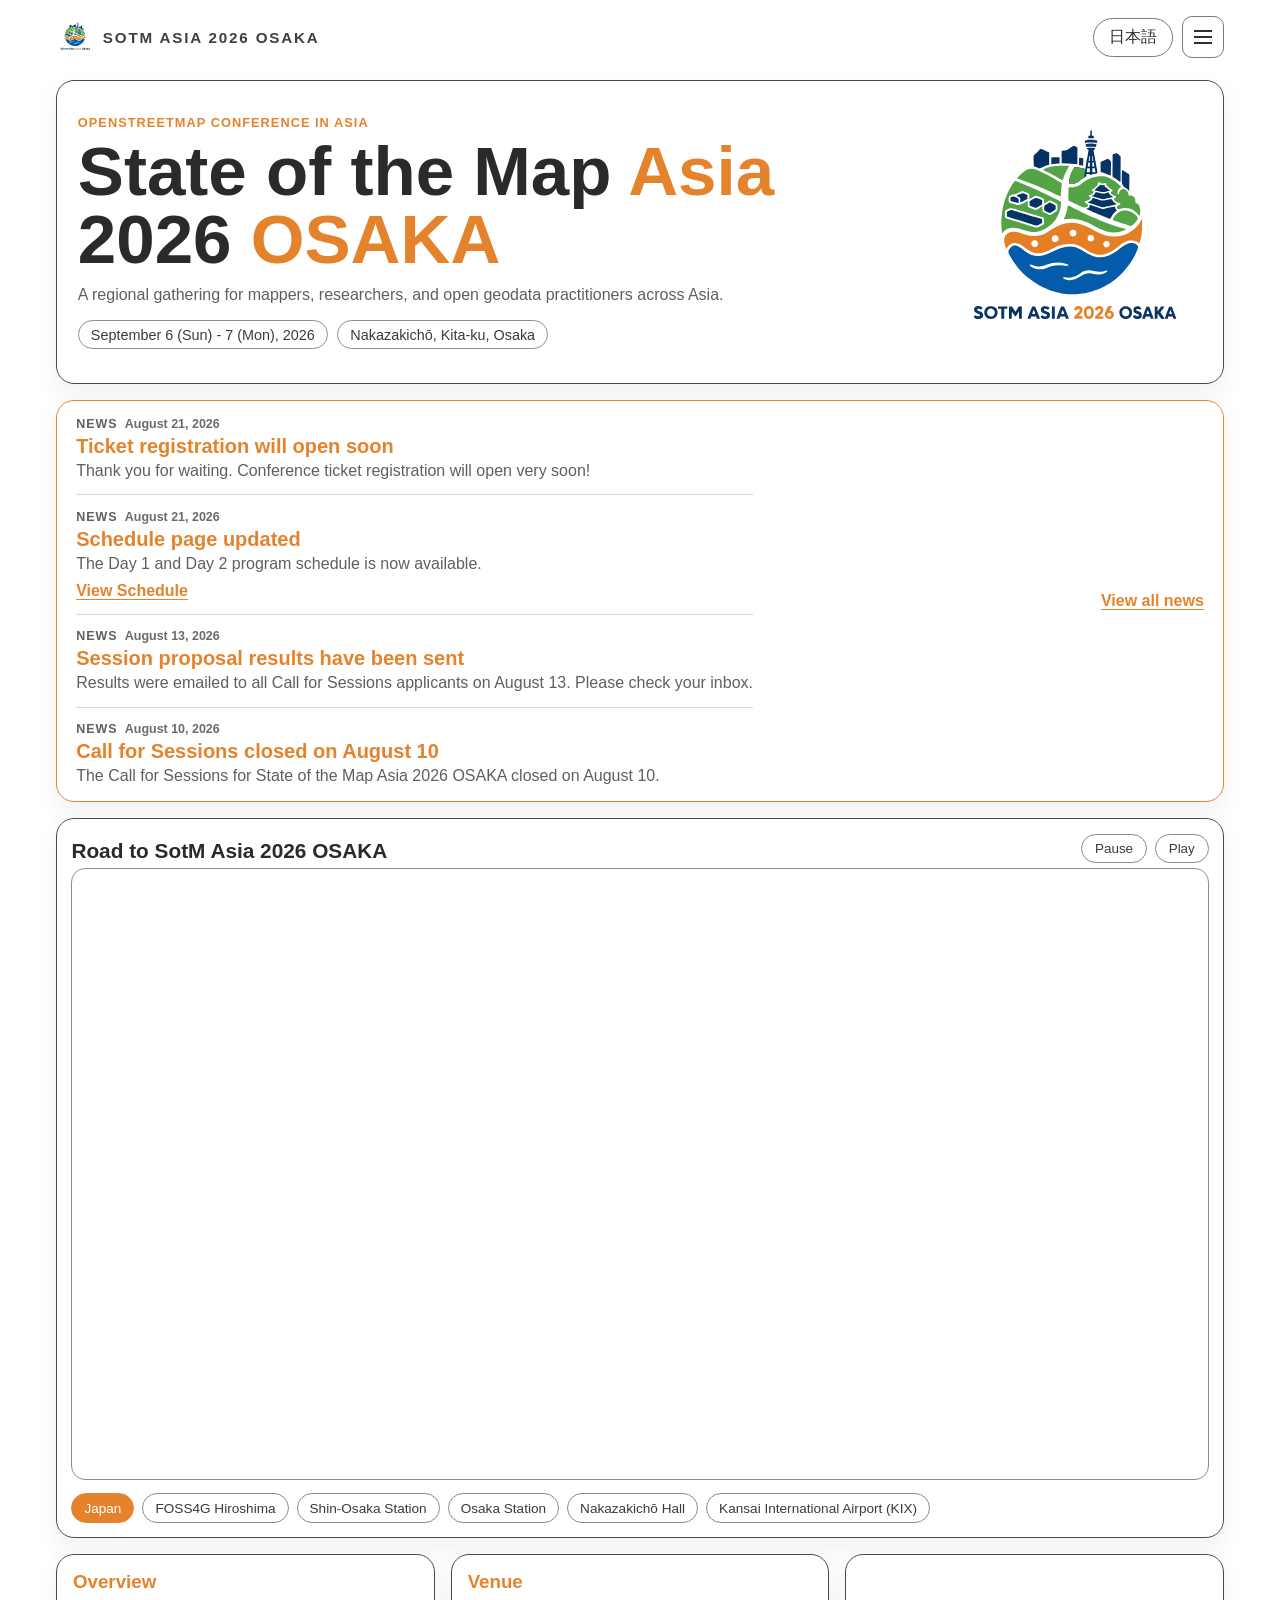
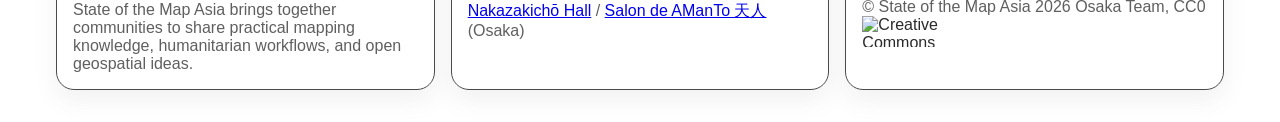
==== commit a2ba0249: "Add news archive page content" ====
--- a/index.html
+++ b/index.html
@@ -88,6 +88,7 @@
         </article>
       </div>
       <a class="news-cta is-hidden" href="https://forms.gle/gbJH8WEcN8nkHTJQ9" target="_blank" rel="noopener noreferrer" data-i18n="news_cta">View Form</a>
+      <a class="news-archive-link" href="news.html" data-i18n="news_archive_link">View all news</a>
     </section>
 
     <section class="map-panel panel">
@@ -161,6 +162,7 @@
           news_date_4: 'August 21, 2026',
           news_title_4: 'Ticket registration will open soon',
           news_body_4: 'Thank you for waiting. Conference ticket registration will open very soon!',
+          news_archive_link: 'View all news',
           news_cta: 'View Form',
           overview_title: 'Overview',
           overview_body: 'State of the Map Asia brings together communities to share practical mapping knowledge, humanitarian workflows, and open geospatial ideas.',
@@ -214,6 +216,7 @@
           news_date_4: '2026年8月21日',
           news_title_4: 'カンファレンスチケットの申込をまもなく開始します',
           news_body_4: '大変おまたせしましたが、もうすぐカンファレンスチケットの申し込みを開始します！',
+          news_archive_link: 'すべてのニュースを見る',
           news_cta: '応募フォームを見る',
           overview_title: 'イベント概要',
           overview_body: 'State of the Map Asia は、実践的なマッピング知識、人道支援ワークフロー、オープン地理情報の活用を共有する場です。',
--- a/styles.css
+++ b/styles.css
@@ -282,6 +282,19 @@
   background: #E5832C;
 }
 
+.news-archive-link {
+  flex: 0 0 auto;
+  color: var(--accent);
+  font-weight: 800;
+  text-decoration: underline;
+  text-underline-offset: 0.18em;
+  white-space: nowrap;
+}
+
+.news-archive-link:hover {
+  color: #9b5a20;
+}
+
 .news-link {
   display: inline-block;
   margin-top: 0.55rem;
@@ -293,6 +306,30 @@
 
 .news-link:hover {
   color: #E5832C;
+}
+
+.news-archive {
+  padding: 1.2rem;
+}
+
+.news-page-list {
+  gap: 1.15rem;
+}
+
+.news-page-list .news-item + .news-item {
+  padding-top: 1.15rem;
+}
+
+.news-page-list h2 {
+  margin: 0 0 0.3rem;
+  color: var(--accent);
+  font-size: clamp(1.25rem, 2.4vw, 1.8rem);
+}
+
+.news-page-list p {
+  margin: 0;
+  color: var(--muted);
+  line-height: 1.65;
 }
 
 .is-hidden {
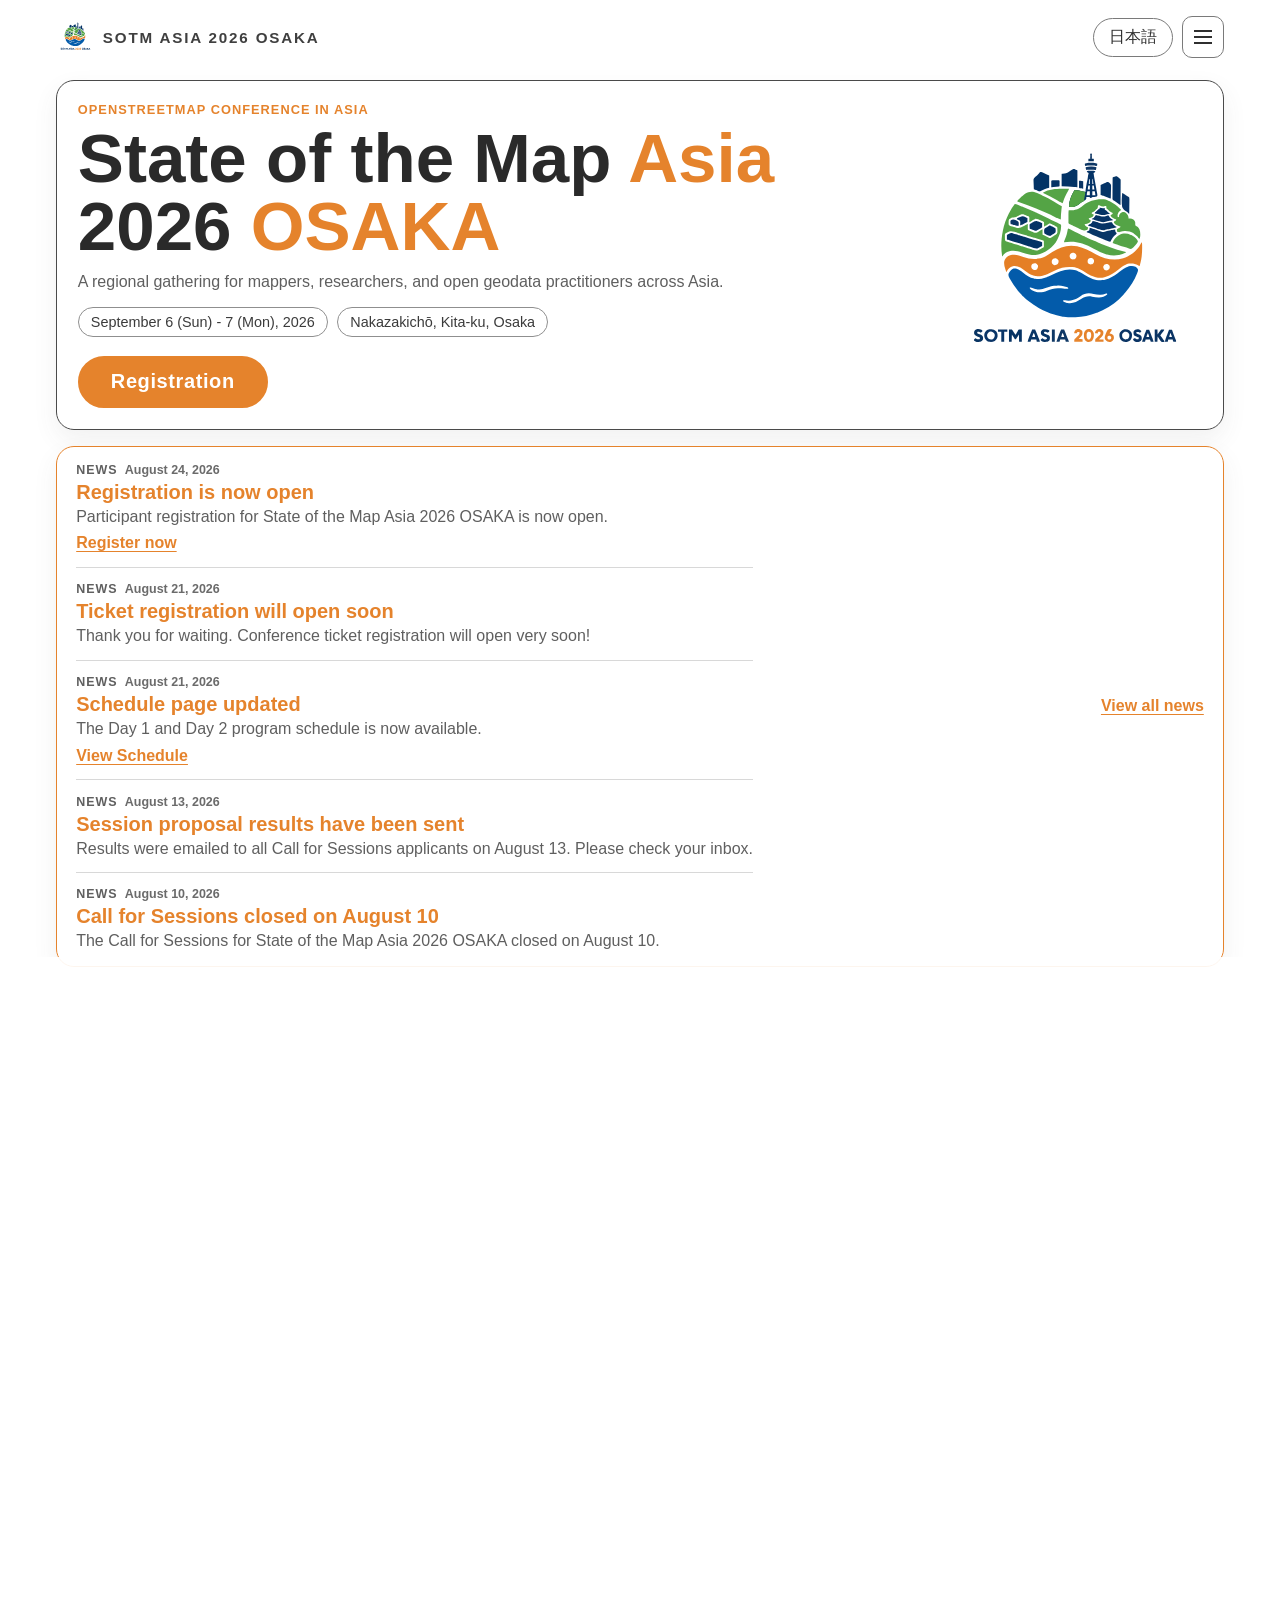
==== commit dca85998: "Add registration announcement and CTA" ====
--- a/index.html
+++ b/index.html
@@ -46,6 +46,9 @@
             <span data-i18n="hero_date">September 6 (Sun) - 7 (Mon), 2026</span>
             <span data-i18n="hero_location">Nakazakichō, Kita-ku, Osaka</span>
           </div>
+          <div class="hero-actions">
+            <a class="registration-cta" href="https://sotmasia2026osaka.peatix.com/" target="_blank" rel="noopener noreferrer" data-i18n="registration_cta">Registration</a>
+          </div>
         </div>
         <img class="hero-logo" src="assets/SotMAsia2026Osaka_TakoyakiLogo.svg" alt="State of the Map Asia 2026 OSAKA official logo" />
       </div>
@@ -53,6 +56,15 @@
 
     <section class="news-alert panel">
       <div class="news-list">
+        <article class="news-item">
+          <div class="news-meta">
+            <p class="news-kicker" data-i18n="news_kicker_5">News</p>
+            <time datetime="2026-08-24" data-i18n="news_date_5">August 24, 2026</time>
+          </div>
+          <h2 data-i18n="news_title_5">Registration is now open</h2>
+          <p data-i18n="news_body_5">Participant registration for State of the Map Asia 2026 OSAKA is now open.</p>
+          <a class="news-link" href="https://sotmasia2026osaka.peatix.com/" target="_blank" rel="noopener noreferrer" data-i18n="news_registration_link">Register now</a>
+        </article>
         <article class="news-item">
           <div class="news-meta">
             <p class="news-kicker" data-i18n="news_kicker_4">News</p>
@@ -141,10 +153,16 @@
           hero_lead: 'A regional gathering for mappers, researchers, and open geodata practitioners across Asia.',
           hero_date: 'September 6 (Sun) - 7 (Mon), 2026',
           hero_location: 'Nakazakichō, Kita-ku, Osaka',
+          registration_cta: 'Registration',
           map_title: 'Road to SotM Asia 2026 OSAKA',
           map_subtitle: 'See you soon at Nakazakichō, OSAKA!',
           pause_label: 'Pause',
           play_label: 'Play',
+          news_kicker_5: 'News',
+          news_date_5: 'August 24, 2026',
+          news_title_5: 'Registration is now open',
+          news_body_5: 'Participant registration for State of the Map Asia 2026 OSAKA is now open.',
+          news_registration_link: 'Register now',
           news_kicker: 'News',
           news_date: 'August 10, 2026',
           news_title: 'Call for Sessions closed on August 10',
@@ -195,10 +213,16 @@
           hero_lead: 'アジア各地のマッパー、研究者、オープン地理データ実践者が集まる地域カンファレンスです。',
           hero_date: '2026年9月6日(日) - 9月7日(月)',
           hero_location: '大阪市北区 中崎町',
+          registration_cta: '参加登録',
           map_title: 'SotM Asia 2026 OSAKA への道',
           map_subtitle: '中崎町で会いましょう！',
           pause_label: '一時停止',
           play_label: '再生',
+          news_kicker_5: 'ニュース',
+          news_date_5: '2026年8月24日',
+          news_title_5: '参加者受付を開始しました',
+          news_body_5: 'State of the Map Asia 2026 OSAKA の参加者受付を開始しました。',
+          news_registration_link: '参加登録する',
           news_kicker: 'ニュース',
           news_date: '2026年8月10日',
           news_title: '発表募集 Call for Sessions は8月10日に締め切りました',
--- a/styles.css
+++ b/styles.css
@@ -215,6 +215,36 @@
   color: #3b3b3b;
 }
 
+.hero-actions {
+  display: flex;
+  flex-wrap: wrap;
+  gap: 0.75rem;
+  margin-top: 1.2rem;
+}
+
+.registration-cta {
+  align-items: center;
+  background: var(--accent);
+  border: 2px solid var(--accent);
+  border-radius: 999px;
+  color: #ffffff;
+  display: inline-flex;
+  font-size: clamp(1rem, 2.2vw, 1.25rem);
+  font-weight: 900;
+  justify-content: center;
+  letter-spacing: 0.03em;
+  min-width: 190px;
+  padding: 0.78rem 1.45rem;
+  text-decoration: none;
+  transition: background 160ms ease, border-color 160ms ease, color 160ms ease;
+}
+
+.registration-cta:hover {
+  background: #9b5a20;
+  border-color: #9b5a20;
+  color: #ffffff;
+}
+
 .news-alert {
   display: flex;
   align-items: center;
@@ -396,6 +426,11 @@
     max-width: 180px;
   }
 
+  .registration-cta {
+    min-width: 0;
+    width: 100%;
+  }
+
   .map-head-row {
     flex-wrap: wrap;
   }
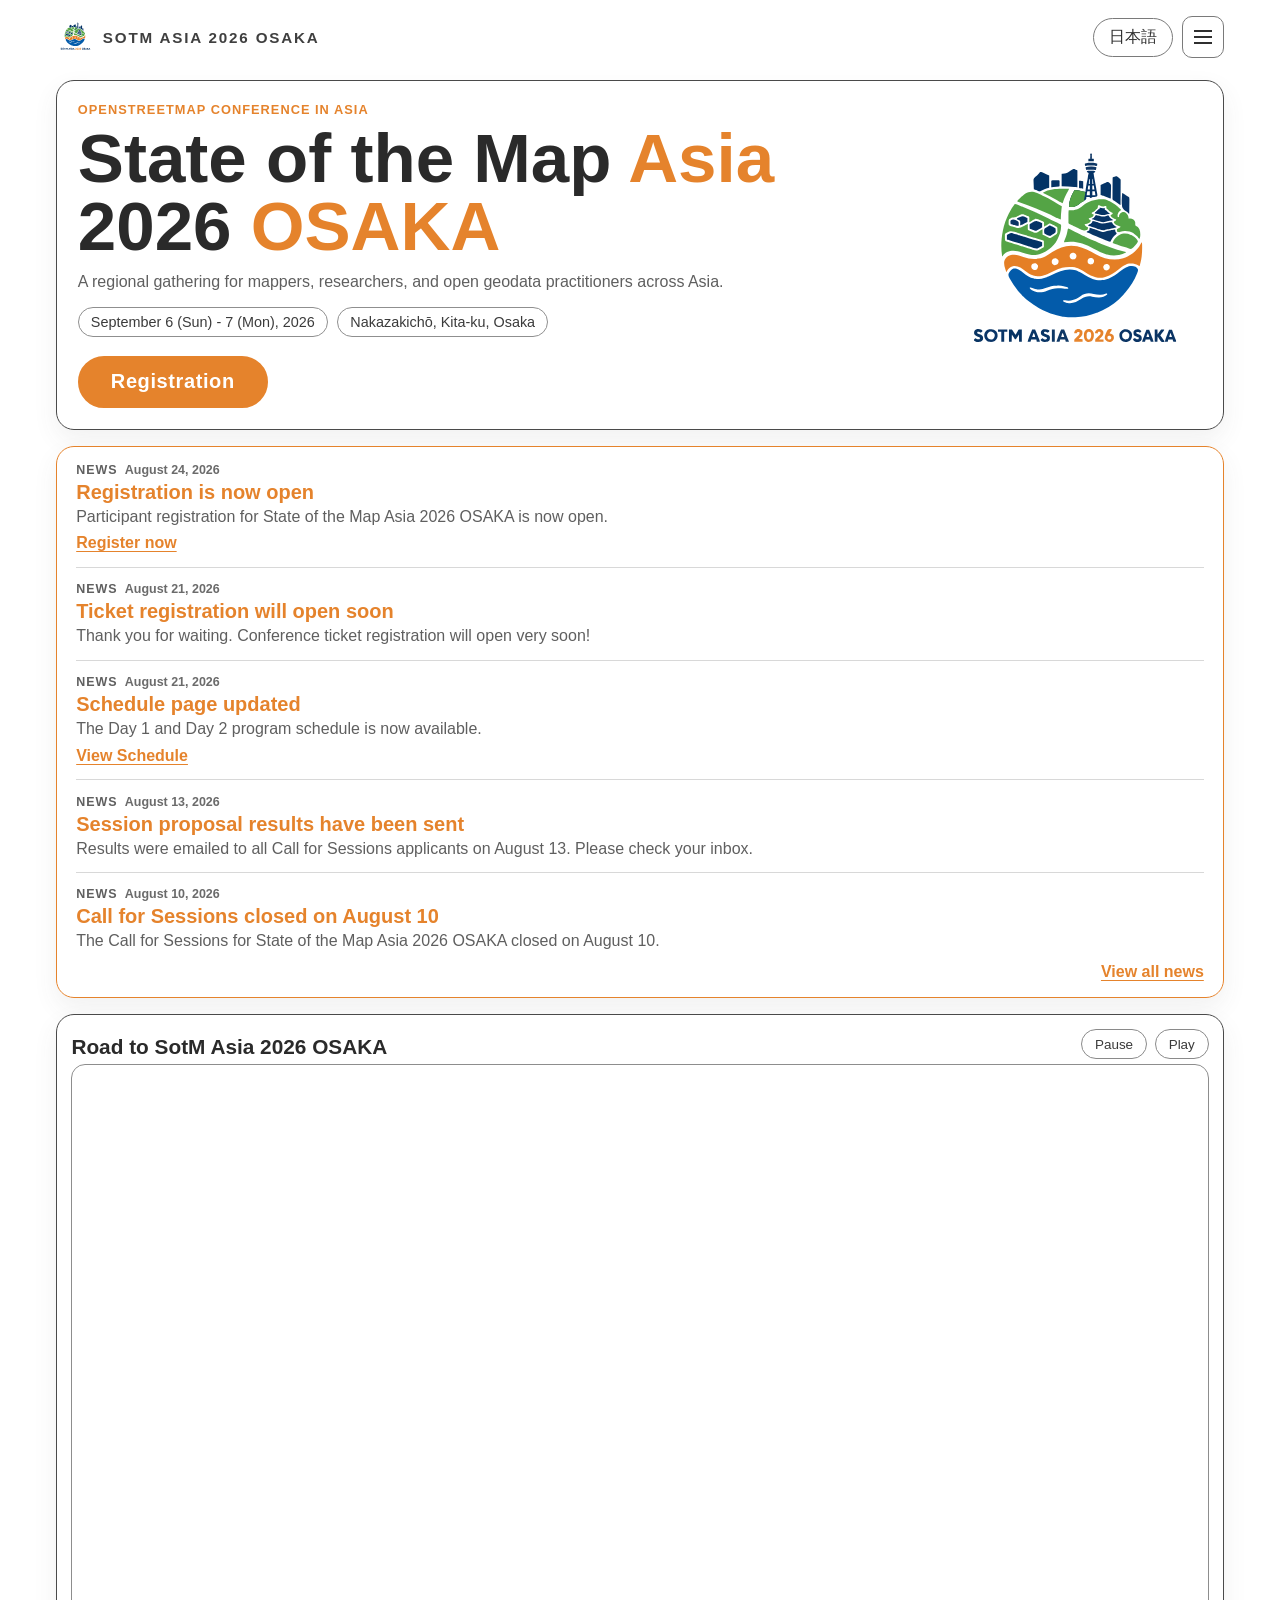
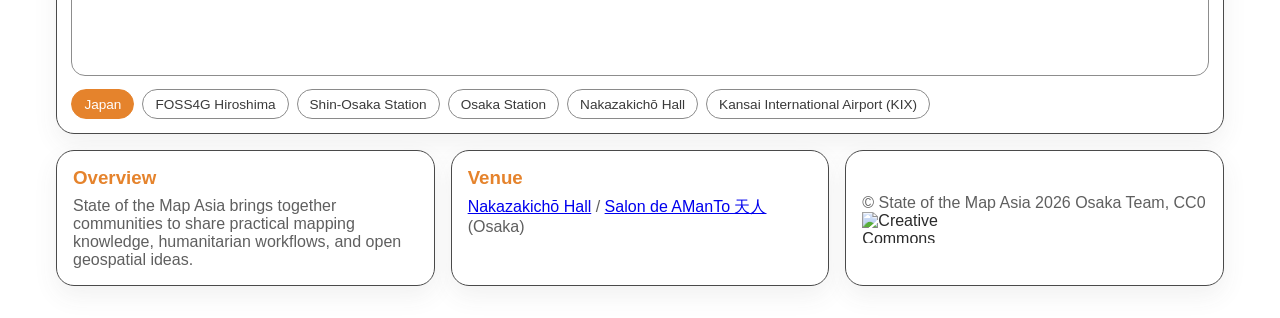
==== commit 47ad69ef: "Add mapping parties page" ====
--- a/index.html
+++ b/index.html
@@ -32,6 +32,7 @@
     <a href="news.html" data-i18n="menu_news">News</a>
     <a href="venue.html" data-i18n="menu_venue">Venue</a>
     <a href="schedule.html" data-i18n="menu_schedule">Schedule</a>
+    <a href="mappingparties.html" data-i18n="menu_mapping">Mapping Parties</a>
     <a href="coc.html" data-i18n="menu_coc">Code of Conduct</a>
   </nav>
 
@@ -147,6 +148,7 @@
           menu_news: 'News',
           menu_venue: 'Venue',
           menu_schedule: 'Schedule',
+          menu_mapping: 'Mapping Parties',
           menu_coc: 'Code of Conduct',
           eyebrow: 'OpenStreetMap Conference in Asia',
           hero_title: 'State of the Map Asia 2026 OSAKA',
@@ -207,6 +209,7 @@
           menu_news: 'ニュース',
           menu_venue: '会場',
           menu_schedule: 'スケジュール',
+          menu_mapping: 'マッピングパーティ',
           menu_coc: '行動規範',
           eyebrow: 'OpenStreetMap アジア会議',
           hero_title: 'State of the Map Asia 2026 OSAKA',
--- a/styles.css
+++ b/styles.css
@@ -247,8 +247,9 @@
 
 .news-alert {
   display: flex;
-  align-items: center;
-  justify-content: space-between;
+  align-items: stretch;
+  flex-direction: column;
+  justify-content: flex-start;
   gap: 1rem;
   padding: 1rem 1.2rem;
   border-color: var(--accent);
@@ -313,9 +314,11 @@
 }
 
 .news-archive-link {
+  align-self: flex-end;
   flex: 0 0 auto;
   color: var(--accent);
   font-weight: 800;
+  margin-top: -0.2rem;
   text-decoration: underline;
   text-underline-offset: 0.18em;
   white-space: nowrap;
@@ -535,6 +538,22 @@
   overflow: hidden;
 }
 
+.about-list {
+  color: var(--muted);
+  line-height: 1.7;
+  margin: 0 0 1.1rem;
+  padding-left: 1.25rem;
+}
+
+.about-list li + li {
+  margin-top: 0.35rem;
+}
+
+.about-note {
+  color: var(--muted);
+  margin: -0.55rem 0 0;
+}
+
 .history-image {
   display: block;
   width: 100%;
@@ -542,6 +561,189 @@
   border: 1px solid #d0d0d0;
   border-radius: 8px;
   margin-top: 0.75rem;
+}
+
+.mapping-hero {
+  background:
+    linear-gradient(135deg, rgba(229, 131, 44, 0.09), rgba(255, 255, 255, 0) 54%),
+    #ffffff;
+}
+
+.mapping-copy-panel {
+  padding: 1.3rem;
+}
+
+.mapping-image-panel {
+  padding: 0.8rem;
+  overflow: hidden;
+}
+
+.mapping-image {
+  display: block;
+  width: 100%;
+  height: auto;
+  border: 1px solid #d0d0d0;
+  border-radius: 14px;
+}
+
+.mapping-copy {
+  max-width: 900px;
+}
+
+.mapping-copy h2 {
+  color: var(--accent);
+  font-size: clamp(1.4rem, 2.4vw, 2rem);
+  margin: 1.4rem 0 0.65rem;
+}
+
+.mapping-copy h2:first-child {
+  margin-top: 0;
+}
+
+.mapping-copy p {
+  color: var(--muted);
+  line-height: 1.78;
+  margin: 0 0 1rem;
+}
+
+.mapping-copy a {
+  color: var(--accent);
+  font-weight: 800;
+  text-decoration: underline;
+  text-underline-offset: 0.18em;
+}
+
+.mapping-resources {
+  border: 1px solid rgba(229, 131, 44, 0.28);
+  border-radius: 16px;
+  background: #fff7ef;
+  margin-top: 1.35rem;
+  padding: 1rem;
+}
+
+.mapping-resources h2 {
+  margin-top: 0;
+}
+
+.resource-list {
+  color: var(--muted);
+  line-height: 1.7;
+  margin: 0;
+  padding-left: 1.25rem;
+}
+
+.resource-list li + li {
+  margin-top: 0.45rem;
+}
+
+.venue-showcase {
+  display: grid;
+  gap: 1.1rem;
+  padding: 1.3rem;
+}
+
+.venue-showcase-head {
+  max-width: 850px;
+}
+
+.venue-showcase-head h2 {
+  color: var(--accent);
+  font-size: clamp(1.55rem, 3vw, 2.4rem);
+  line-height: 1.05;
+  margin: 0.35rem 0 0.55rem;
+}
+
+.venue-showcase-head p:last-child {
+  color: var(--muted);
+  margin: 0;
+  line-height: 1.65;
+}
+
+.venue-card-grid {
+  display: grid;
+  gap: 1rem;
+  grid-template-columns: repeat(3, minmax(0, 1fr));
+}
+
+.venue-card {
+  border: 1px solid #d0d0d0;
+  border-radius: 16px;
+  background: #ffffff;
+  overflow: hidden;
+}
+
+.venue-card img {
+  display: block;
+  width: 100%;
+  aspect-ratio: 16 / 9;
+  object-fit: cover;
+}
+
+.venue-card div {
+  padding: 1rem;
+}
+
+.venue-card h3 {
+  font-size: 1.15rem;
+  margin-bottom: 0.4rem;
+}
+
+.venue-card p {
+  color: var(--muted);
+  line-height: 1.6;
+  margin: 0;
+}
+
+.venue-nav-links {
+  display: flex;
+  flex-wrap: wrap;
+  gap: 0.5rem;
+  margin-top: 0.85rem;
+  padding: 0 !important;
+}
+
+.venue-nav-links a {
+  border: 1px solid var(--accent);
+  border-radius: 999px;
+  color: var(--accent);
+  font-size: 0.84rem;
+  font-weight: 800;
+  padding: 0.38rem 0.68rem;
+  text-decoration: none;
+}
+
+.venue-nav-links a:hover {
+  background: var(--accent);
+  color: #ffffff;
+}
+
+.venue-info-list {
+  color: var(--muted);
+  line-height: 1.7;
+  margin: 0 0 1.1rem;
+  padding-left: 1.25rem;
+}
+
+.venue-info-list li + li {
+  margin-top: 0.35rem;
+}
+
+.venue-info-note {
+  color: var(--muted);
+  line-height: 1.7;
+  margin: 0;
+}
+
+.venue-map-panel {
+  display: grid;
+  gap: 0.85rem;
+}
+
+#venue-map {
+  width: 100%;
+  height: min(58vh, 520px);
+  border-radius: 14px;
+  border: 1px solid #8d8d8d;
 }
 
 .coc-hero {
@@ -780,8 +982,12 @@
 
 @media (max-width: 980px) {
   .news-alert {
-    align-items: flex-start;
+    align-items: stretch;
     flex-direction: column;
+  }
+
+  .venue-card-grid {
+    grid-template-columns: 1fr;
   }
 
   .info-grid {
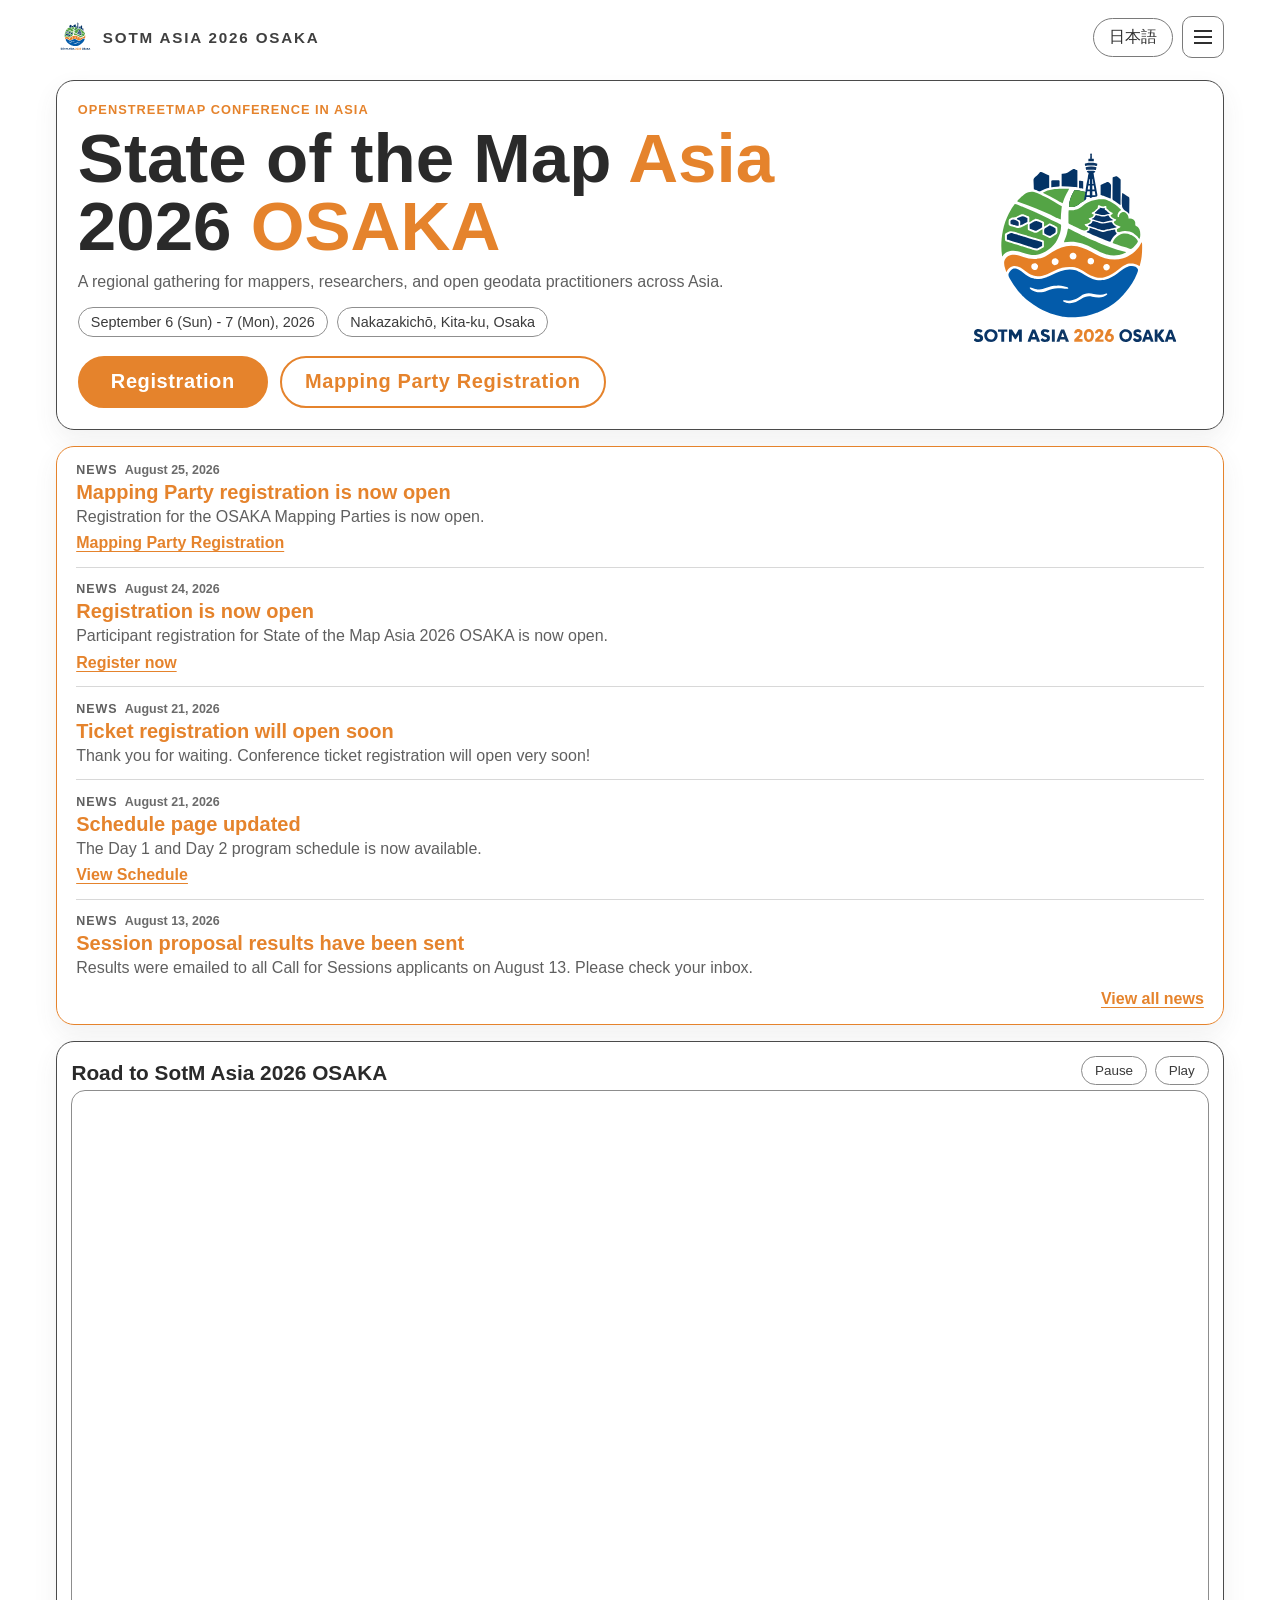
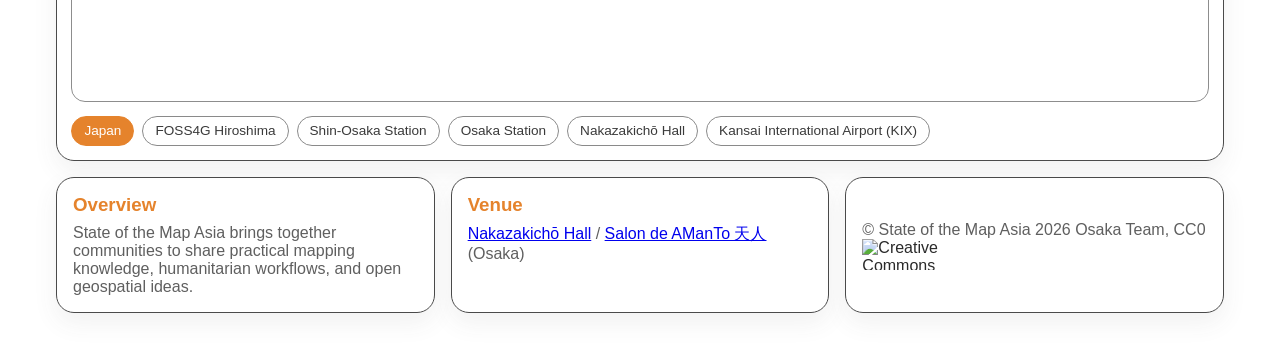
==== commit 8f40bf6f: "Add mapping party registration links" ====
--- a/index.html
+++ b/index.html
@@ -49,6 +49,7 @@
           </div>
           <div class="hero-actions">
             <a class="registration-cta" href="https://sotmasia2026osaka.peatix.com/" target="_blank" rel="noopener noreferrer" data-i18n="registration_cta">Registration</a>
+            <a class="registration-cta registration-cta-secondary" href="https://osakamappingparties2026.peatix.com" target="_blank" rel="noopener noreferrer" data-i18n="mapping_registration_cta">Mapping Party Registration</a>
           </div>
         </div>
         <img class="hero-logo" src="assets/SotMAsia2026Osaka_TakoyakiLogo.svg" alt="State of the Map Asia 2026 OSAKA official logo" />
@@ -57,6 +58,15 @@
 
     <section class="news-alert panel">
       <div class="news-list">
+        <article class="news-item">
+          <div class="news-meta">
+            <p class="news-kicker" data-i18n="news_kicker_6">News</p>
+            <time datetime="2026-08-25" data-i18n="news_date_6">August 25, 2026</time>
+          </div>
+          <h2 data-i18n="news_title_6">Mapping Party registration is now open</h2>
+          <p data-i18n="news_body_6">Registration for the OSAKA Mapping Parties is now open.</p>
+          <a class="news-link" href="https://osakamappingparties2026.peatix.com" target="_blank" rel="noopener noreferrer" data-i18n="news_mapping_registration_link">Mapping Party Registration</a>
+        </article>
         <article class="news-item">
           <div class="news-meta">
             <p class="news-kicker" data-i18n="news_kicker_5">News</p>
@@ -90,14 +100,6 @@
           </div>
           <h2 data-i18n="news_title_2">Session proposal results have been sent</h2>
           <p data-i18n="news_body_2">Results were emailed to all Call for Sessions applicants on August 13. Please check your inbox.</p>
-        </article>
-        <article class="news-item">
-          <div class="news-meta">
-            <p class="news-kicker" data-i18n="news_kicker">News</p>
-            <time datetime="2026-08-10" data-i18n="news_date">August 10, 2026</time>
-          </div>
-          <h2 data-i18n="news_title">Call for Sessions closed on August 10</h2>
-          <p data-i18n="news_body">The Call for Sessions for State of the Map Asia 2026 OSAKA closed on August 10.</p>
         </article>
       </div>
       <a class="news-cta is-hidden" href="https://forms.gle/gbJH8WEcN8nkHTJQ9" target="_blank" rel="noopener noreferrer" data-i18n="news_cta">View Form</a>
@@ -156,10 +158,16 @@
           hero_date: 'September 6 (Sun) - 7 (Mon), 2026',
           hero_location: 'Nakazakichō, Kita-ku, Osaka',
           registration_cta: 'Registration',
+          mapping_registration_cta: 'Mapping Party Registration',
           map_title: 'Road to SotM Asia 2026 OSAKA',
           map_subtitle: 'See you soon at Nakazakichō, OSAKA!',
           pause_label: 'Pause',
           play_label: 'Play',
+          news_kicker_6: 'News',
+          news_date_6: 'August 25, 2026',
+          news_title_6: 'Mapping Party registration is now open',
+          news_body_6: 'Registration for the OSAKA Mapping Parties is now open.',
+          news_mapping_registration_link: 'Mapping Party Registration',
           news_kicker_5: 'News',
           news_date_5: 'August 24, 2026',
           news_title_5: 'Registration is now open',
@@ -217,10 +225,16 @@
           hero_date: '2026年9月6日(日) - 9月7日(月)',
           hero_location: '大阪市北区 中崎町',
           registration_cta: '参加登録',
+          mapping_registration_cta: 'マッピングパーティ参加申込み',
           map_title: 'SotM Asia 2026 OSAKA への道',
           map_subtitle: '中崎町で会いましょう！',
           pause_label: '一時停止',
           play_label: '再生',
+          news_kicker_6: 'ニュース',
+          news_date_6: '2026年8月25日',
+          news_title_6: 'マッピングパーティ参加申込みを開始しました',
+          news_body_6: 'OSAKA Mapping Parties の参加申込みフォームを公開しました。',
+          news_mapping_registration_link: 'マッピングパーティ参加申込み',
           news_kicker_5: 'ニュース',
           news_date_5: '2026年8月24日',
           news_title_5: '参加者受付を開始しました',
--- a/styles.css
+++ b/styles.css
@@ -245,6 +245,17 @@
   color: #ffffff;
 }
 
+.registration-cta-secondary {
+  background: #ffffff;
+  color: var(--accent);
+}
+
+.registration-cta-secondary:hover {
+  background: var(--accent);
+  border-color: var(--accent);
+  color: #ffffff;
+}
+
 .news-alert {
   display: flex;
   align-items: stretch;
@@ -586,6 +597,91 @@
   border-radius: 14px;
 }
 
+.mapping-event-panel {
+  padding: 1.3rem;
+}
+
+.mapping-event-copy h2 {
+  color: var(--accent);
+  font-size: clamp(1.6rem, 3.2vw, 2.8rem);
+  line-height: 1.05;
+  margin: 0.3rem 0 0.5rem;
+}
+
+.mapping-event-copy h3 {
+  margin-top: 1rem;
+}
+
+.mapping-event-copy p {
+  color: var(--muted);
+  line-height: 1.76;
+}
+
+.mapping-event-copy a {
+  color: var(--accent);
+  font-weight: 800;
+  text-decoration: underline;
+  text-underline-offset: 0.18em;
+}
+
+.course-grid {
+  display: grid;
+  gap: 1rem;
+  grid-template-columns: repeat(2, minmax(0, 1fr));
+  margin: 1.15rem 0;
+}
+
+.course-card {
+  border: 1px solid rgba(229, 131, 44, 0.28);
+  border-radius: 16px;
+  background: #fffaf5;
+  padding: 1rem;
+}
+
+.course-image {
+  display: block;
+  width: 100%;
+  height: auto;
+  border: 1px solid #d0d0d0;
+  border-radius: 12px;
+  margin-bottom: 0.8rem;
+}
+
+.course-label {
+  color: var(--accent) !important;
+  font-size: 0.8rem;
+  font-weight: 900;
+  letter-spacing: 0.04em;
+  margin: 0 0 0.45rem !important;
+}
+
+.course-card h3 {
+  margin: 0 0 0.65rem;
+}
+
+.course-card ul {
+  color: var(--muted);
+  line-height: 1.62;
+  margin: 0.8rem 0 0;
+  padding-left: 1.15rem;
+}
+
+.course-card li + li {
+  margin-top: 0.32rem;
+}
+
+.ja-only {
+  display: none;
+}
+
+html[lang="ja"] .ja-only {
+  display: block;
+}
+
+html[lang="ja"] .en-only {
+  display: none;
+}
+
 .mapping-copy {
   max-width: 900px;
 }
@@ -990,6 +1086,10 @@
     grid-template-columns: 1fr;
   }
 
+  .course-grid {
+    grid-template-columns: 1fr;
+  }
+
   .info-grid {
     grid-template-columns: 1fr;
   }
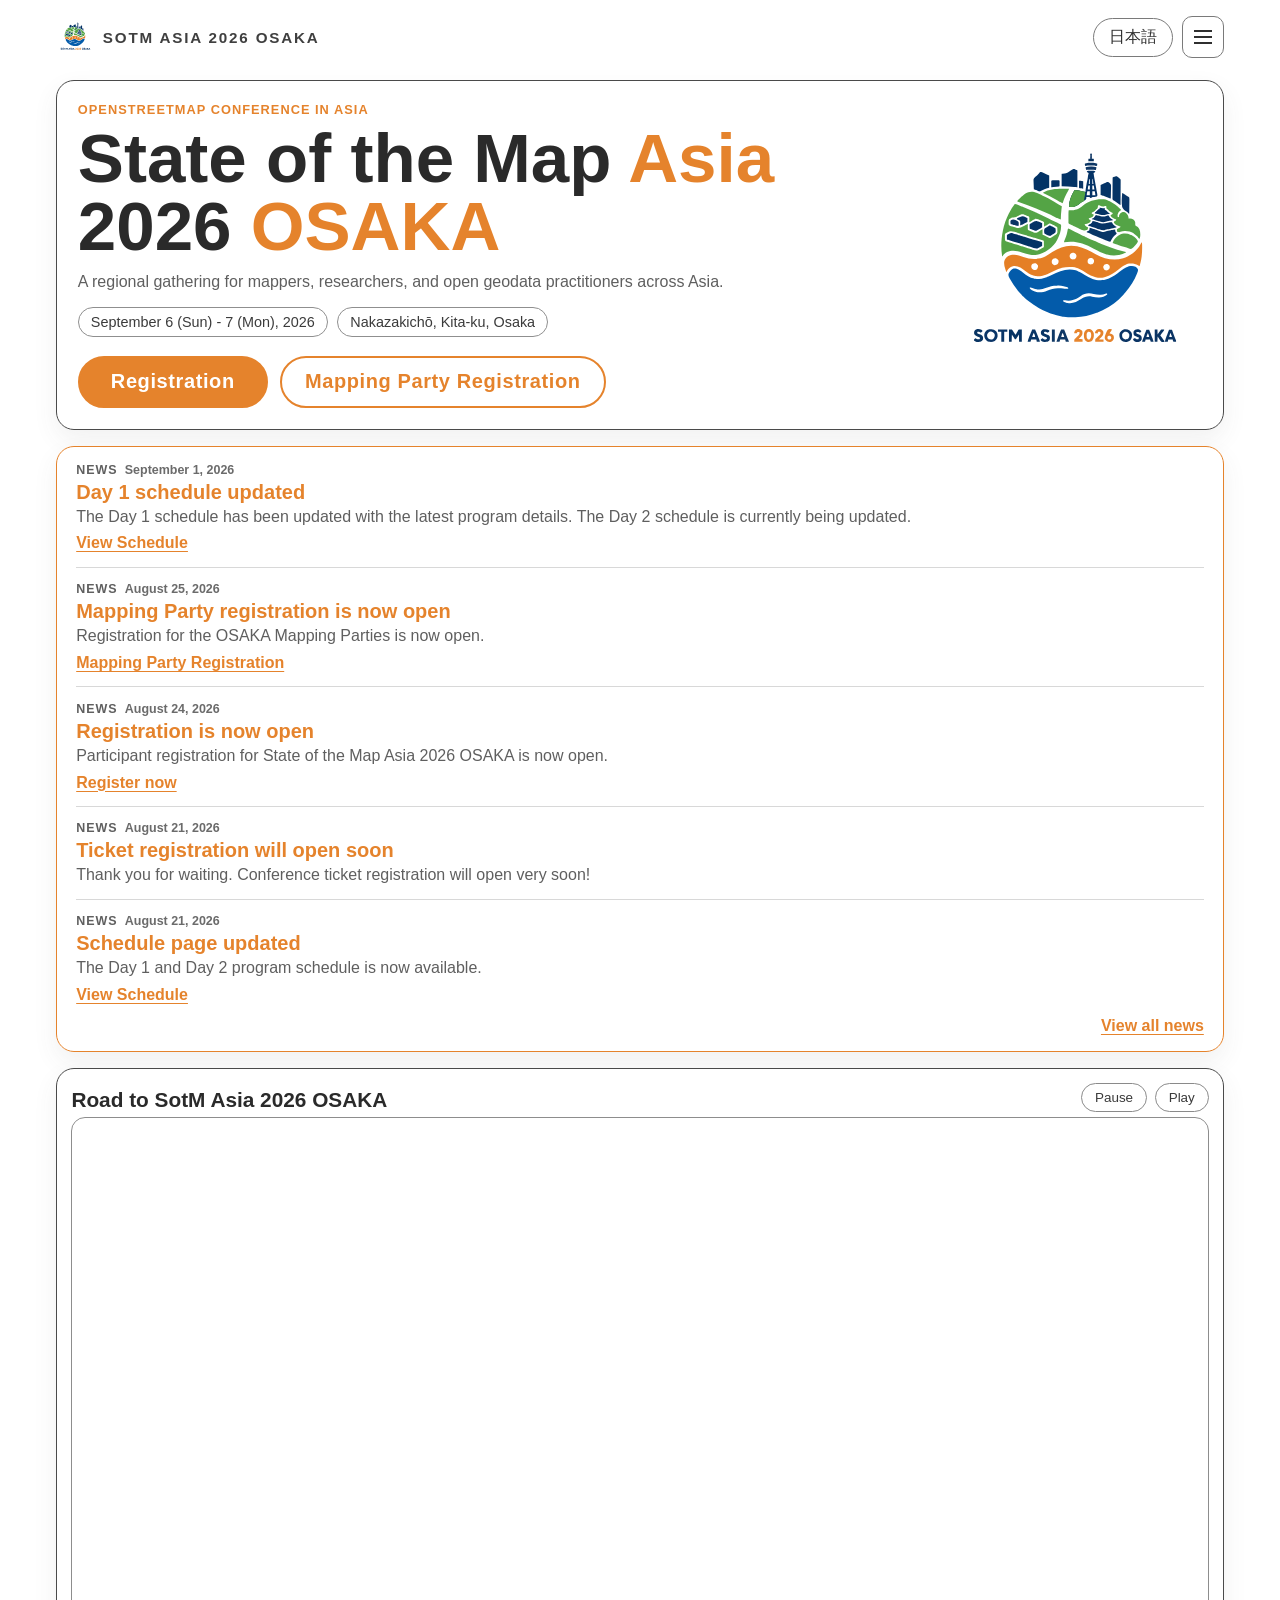
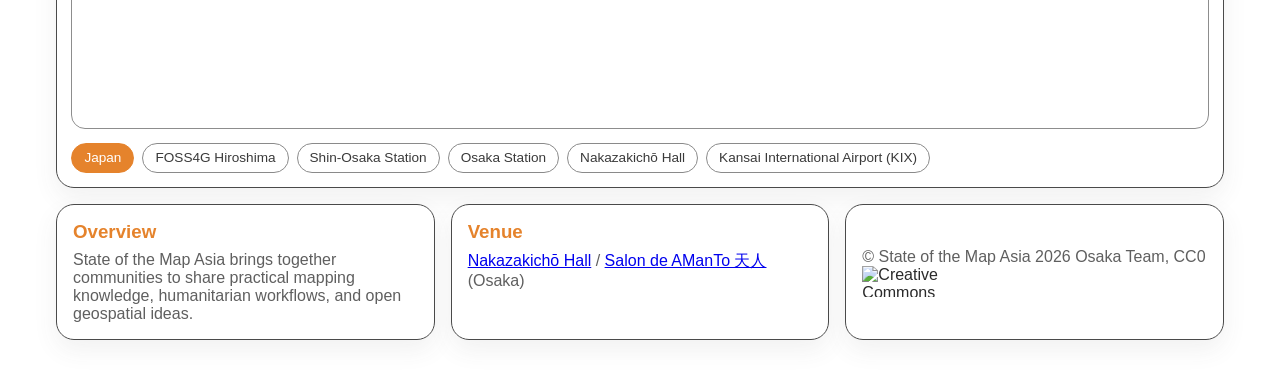
==== commit 31c559a9: "Add day 1 schedule update news" ====
--- a/index.html
+++ b/index.html
@@ -60,6 +60,15 @@
       <div class="news-list">
         <article class="news-item">
           <div class="news-meta">
+            <p class="news-kicker" data-i18n="news_kicker_7">News</p>
+            <time datetime="2026-09-01" data-i18n="news_date_7">September 1, 2026</time>
+          </div>
+          <h2 data-i18n="news_title_7">Day 1 schedule updated</h2>
+          <p data-i18n="news_body_7">The Day 1 schedule has been updated with the latest program details. The Day 2 schedule is currently being updated.</p>
+          <a class="news-link" href="schedule.html" data-i18n="news_schedule_link">View Schedule</a>
+        </article>
+        <article class="news-item">
+          <div class="news-meta">
             <p class="news-kicker" data-i18n="news_kicker_6">News</p>
             <time datetime="2026-08-25" data-i18n="news_date_6">August 25, 2026</time>
           </div>
@@ -92,14 +101,6 @@
           <h2 data-i18n="news_title_3">Schedule page updated</h2>
           <p data-i18n="news_body_3">The Day 1 and Day 2 program schedule is now available.</p>
           <a class="news-link" href="schedule.html" data-i18n="news_schedule_link">View Schedule</a>
-        </article>
-        <article class="news-item">
-          <div class="news-meta">
-            <p class="news-kicker" data-i18n="news_kicker_2">News</p>
-            <time datetime="2026-08-13" data-i18n="news_date_2">August 13, 2026</time>
-          </div>
-          <h2 data-i18n="news_title_2">Session proposal results have been sent</h2>
-          <p data-i18n="news_body_2">Results were emailed to all Call for Sessions applicants on August 13. Please check your inbox.</p>
         </article>
       </div>
       <a class="news-cta is-hidden" href="https://forms.gle/gbJH8WEcN8nkHTJQ9" target="_blank" rel="noopener noreferrer" data-i18n="news_cta">View Form</a>
@@ -163,6 +164,10 @@
           map_subtitle: 'See you soon at Nakazakichō, OSAKA!',
           pause_label: 'Pause',
           play_label: 'Play',
+          news_kicker_7: 'News',
+          news_date_7: 'September 1, 2026',
+          news_title_7: 'Day 1 schedule updated',
+          news_body_7: 'The Day 1 schedule has been updated with the latest program details. The Day 2 schedule is currently being updated.',
           news_kicker_6: 'News',
           news_date_6: 'August 25, 2026',
           news_title_6: 'Mapping Party registration is now open',
@@ -230,6 +235,10 @@
           map_subtitle: '中崎町で会いましょう！',
           pause_label: '一時停止',
           play_label: '再生',
+          news_kicker_7: 'ニュース',
+          news_date_7: '2026年9月1日',
+          news_title_7: '1日目のスケジュールを更新しました',
+          news_body_7: '1日目のスケジュールを最新のプログラム内容に更新しました。2日目のスケジュールも現在更新作業中です。',
           news_kicker_6: 'ニュース',
           news_date_6: '2026年8月25日',
           news_title_6: 'マッピングパーティ参加申込みを開始しました',
--- a/styles.css
+++ b/styles.css
@@ -624,6 +624,14 @@
   text-underline-offset: 0.18em;
 }
 
+.event-note {
+  background: #fff4e8;
+  border: 1px solid rgba(229, 131, 44, 0.32);
+  border-left: 5px solid var(--accent);
+  border-radius: 14px;
+  padding: 0.9rem 1rem;
+}
+
 .course-grid {
   display: grid;
   gap: 1rem;
@@ -668,6 +676,32 @@
 
 .course-card li + li {
   margin-top: 0.32rem;
+}
+
+.course-details-link {
+  align-items: center;
+  border: 1px solid rgba(229, 131, 44, 0.4);
+  border-radius: 999px;
+  color: var(--accent);
+  display: inline-flex;
+  font-weight: 900;
+  gap: 0.42rem;
+  margin-top: 0.9rem;
+  padding: 0.5rem 0.78rem;
+  text-decoration: none !important;
+  transition: background 160ms ease, color 160ms ease, transform 160ms ease;
+}
+
+.course-details-link svg {
+  fill: currentColor;
+  height: 1rem;
+  width: 1rem;
+}
+
+.course-details-link:hover {
+  background: var(--accent);
+  color: #ffffff;
+  transform: translateY(-1px);
 }
 
 .ja-only {
@@ -1060,6 +1094,22 @@
   margin-top: 0.2rem;
 }
 
+.session-list {
+  display: grid;
+  gap: 0.45rem;
+  line-height: 1.5;
+  margin-top: 0.7rem;
+}
+
+.session-item {
+  background: #fffaf4;
+  border: 1px solid #f2dcc6;
+  border-radius: 10px;
+  color: #3d3d3d;
+  margin: 0;
+  padding: 0.55rem 0.65rem;
+}
+
 .license-panel {
   display: flex;
   flex-direction: column;
